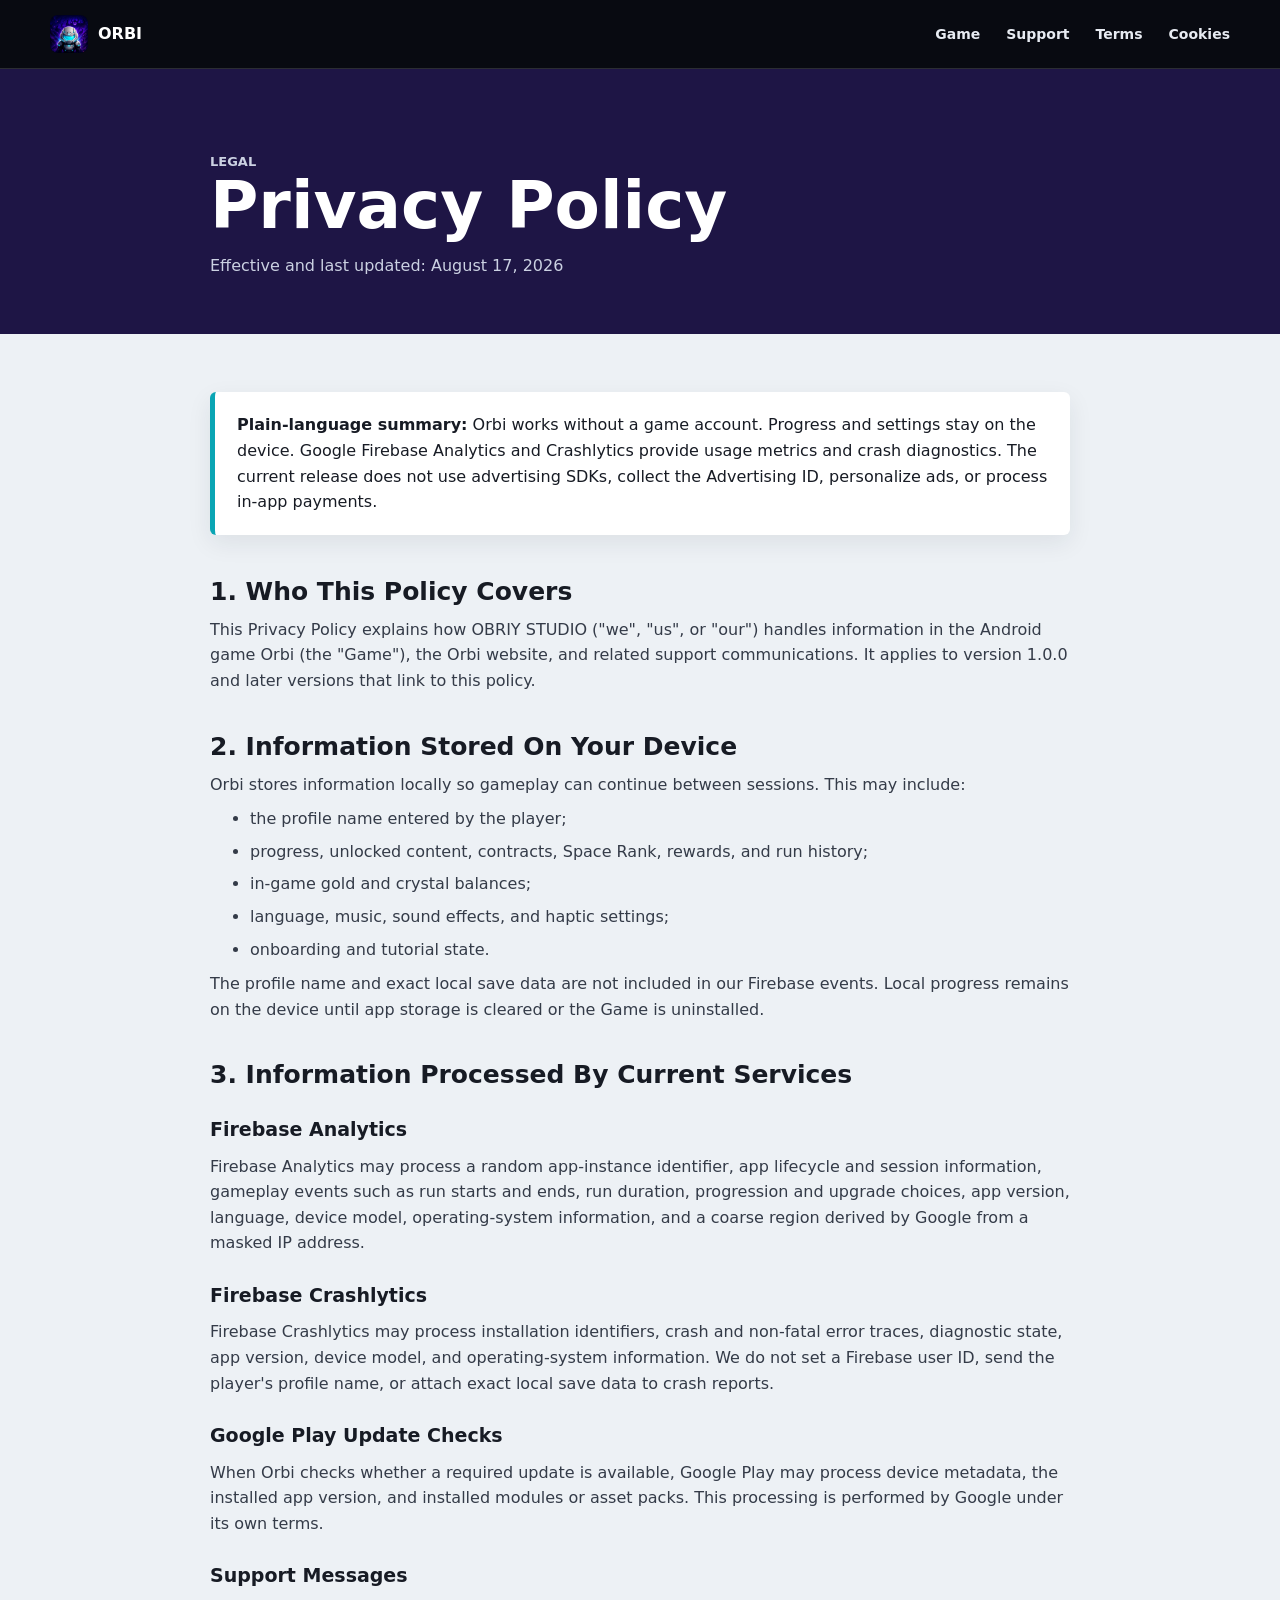
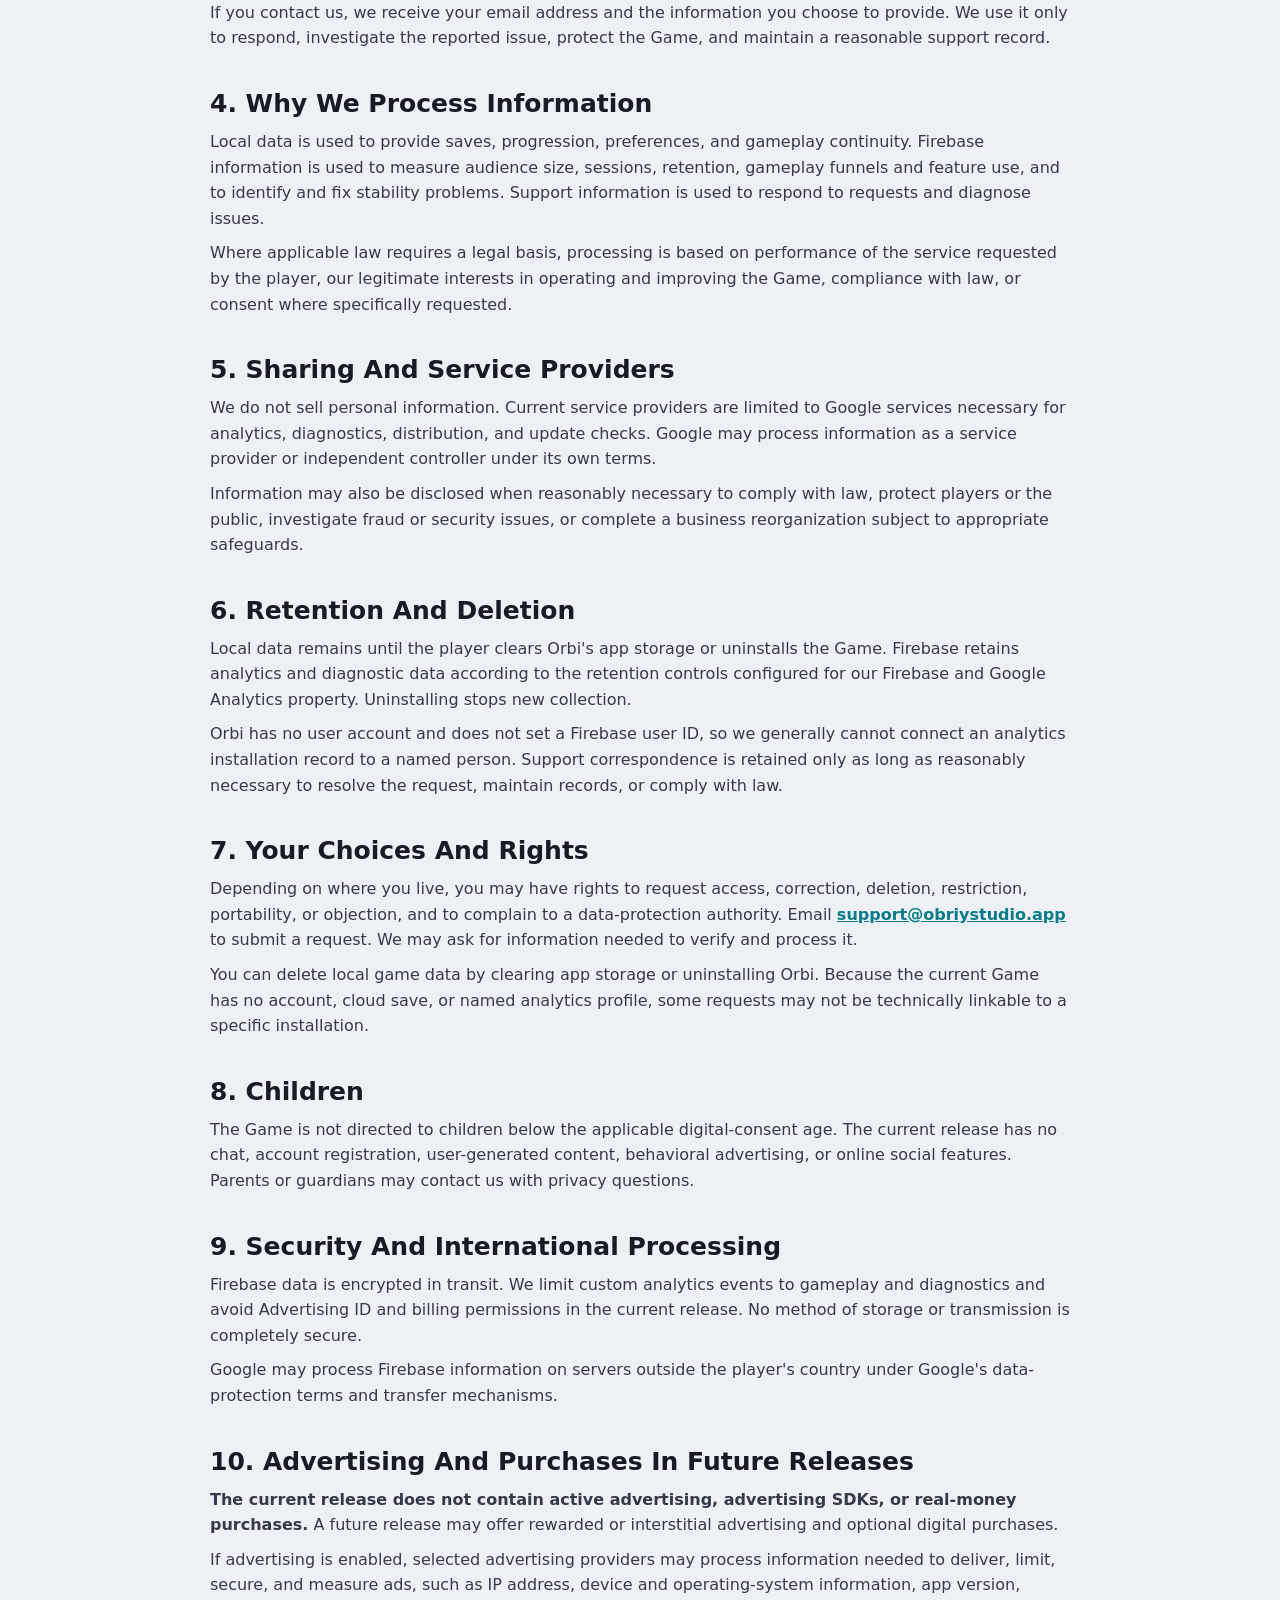
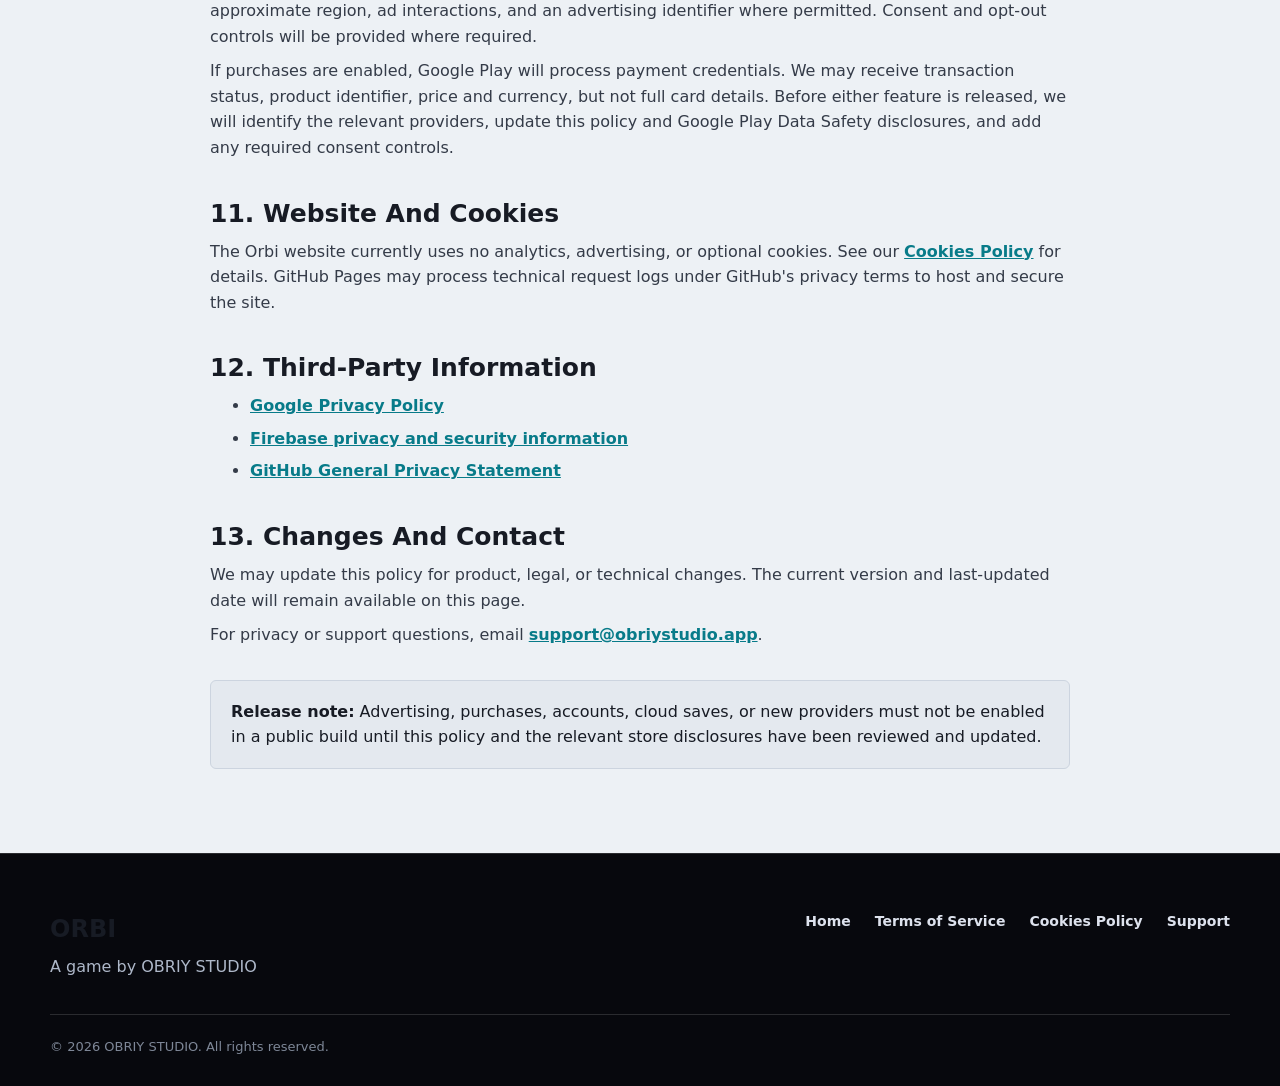
==== privacy-policy/index.html @ 76fa55b2 "Build Orbi game website and legal pages" ====
<!doctype html>
<html lang="en">
<head>
  <meta charset="utf-8">
  <meta name="viewport" content="width=device-width, initial-scale=1">
  <meta name="theme-color" content="#1e1545">
  <meta name="description" content="Privacy Policy for the Orbi mobile game.">
  <title>Privacy Policy - Orbi</title>
  <base href="/">
  <link rel="canonical" href="https://orbi.obriystudio.app/privacy-policy/">
  <link rel="icon" href="assets/orbi-icon.png">
  <link rel="stylesheet" href="styles.css">
  <script src="script.js" defer></script>
</head>
<body class="legal-page">
  <a class="skip-link" href="#main">Skip to content</a>
  <header class="site-header">
    <div class="site-header__inner">
      <a class="brand" href="index.html" aria-label="Orbi home"><img src="assets/orbi-icon.png" alt="" width="38" height="38"><span>ORBI</span></a>
      <button class="menu-button" type="button" data-menu-button aria-expanded="false" aria-controls="site-navigation">Menu</button>
      <nav class="site-nav" id="site-navigation" data-navigation aria-label="Main navigation">
        <a href="index.html">Game</a><a href="support.html">Support</a><a href="terms-of-service.html">Terms</a><a href="cookies-policy.html">Cookies</a>
      </nav>
    </div>
  </header>

  <main id="main">
    <header class="legal-hero">
      <div class="legal-hero__inner"><p class="eyebrow">Legal</p><h1>Privacy Policy</h1><p>Effective and last updated: August 17, 2026</p></div>
    </header>
    <article class="legal-content">
      <div class="legal-summary"><strong>Plain-language summary:</strong> Orbi works without a game account. Progress and settings stay on the device. Google Firebase Analytics and Crashlytics provide usage metrics and crash diagnostics. The current release does not use advertising SDKs, collect the Advertising ID, personalize ads, or process in-app payments.</div>

      <h2>1. Who This Policy Covers</h2>
      <p>This Privacy Policy explains how OBRIY STUDIO ("we", "us", or "our") handles information in the Android game Orbi (the "Game"), the Orbi website, and related support communications. It applies to version 1.0.0 and later versions that link to this policy.</p>

      <h2>2. Information Stored On Your Device</h2>
      <p>Orbi stores information locally so gameplay can continue between sessions. This may include:</p>
      <ul>
        <li>the profile name entered by the player;</li>
        <li>progress, unlocked content, contracts, Space Rank, rewards, and run history;</li>
        <li>in-game gold and crystal balances;</li>
        <li>language, music, sound effects, and haptic settings;</li>
        <li>onboarding and tutorial state.</li>
      </ul>
      <p>The profile name and exact local save data are not included in our Firebase events. Local progress remains on the device until app storage is cleared or the Game is uninstalled.</p>

      <h2>3. Information Processed By Current Services</h2>
      <h3>Firebase Analytics</h3>
      <p>Firebase Analytics may process a random app-instance identifier, app lifecycle and session information, gameplay events such as run starts and ends, run duration, progression and upgrade choices, app version, language, device model, operating-system information, and a coarse region derived by Google from a masked IP address.</p>
      <h3>Firebase Crashlytics</h3>
      <p>Firebase Crashlytics may process installation identifiers, crash and non-fatal error traces, diagnostic state, app version, device model, and operating-system information. We do not set a Firebase user ID, send the player's profile name, or attach exact local save data to crash reports.</p>
      <h3>Google Play Update Checks</h3>
      <p>When Orbi checks whether a required update is available, Google Play may process device metadata, the installed app version, and installed modules or asset packs. This processing is performed by Google under its own terms.</p>
      <h3>Support Messages</h3>
      <p>If you contact us, we receive your email address and the information you choose to provide. We use it only to respond, investigate the reported issue, protect the Game, and maintain a reasonable support record.</p>

      <h2>4. Why We Process Information</h2>
      <p>Local data is used to provide saves, progression, preferences, and gameplay continuity. Firebase information is used to measure audience size, sessions, retention, gameplay funnels and feature use, and to identify and fix stability problems. Support information is used to respond to requests and diagnose issues.</p>
      <p>Where applicable law requires a legal basis, processing is based on performance of the service requested by the player, our legitimate interests in operating and improving the Game, compliance with law, or consent where specifically requested.</p>

      <h2>5. Sharing And Service Providers</h2>
      <p>We do not sell personal information. Current service providers are limited to Google services necessary for analytics, diagnostics, distribution, and update checks. Google may process information as a service provider or independent controller under its own terms.</p>
      <p>Information may also be disclosed when reasonably necessary to comply with law, protect players or the public, investigate fraud or security issues, or complete a business reorganization subject to appropriate safeguards.</p>

      <h2>6. Retention And Deletion</h2>
      <p>Local data remains until the player clears Orbi's app storage or uninstalls the Game. Firebase retains analytics and diagnostic data according to the retention controls configured for our Firebase and Google Analytics property. Uninstalling stops new collection.</p>
      <p>Orbi has no user account and does not set a Firebase user ID, so we generally cannot connect an analytics installation record to a named person. Support correspondence is retained only as long as reasonably necessary to resolve the request, maintain records, or comply with law.</p>

      <h2>7. Your Choices And Rights</h2>
      <p>Depending on where you live, you may have rights to request access, correction, deletion, restriction, portability, or objection, and to complain to a data-protection authority. Email <a href="mailto:support@obriystudio.app">support@obriystudio.app</a> to submit a request. We may ask for information needed to verify and process it.</p>
      <p>You can delete local game data by clearing app storage or uninstalling Orbi. Because the current Game has no account, cloud save, or named analytics profile, some requests may not be technically linkable to a specific installation.</p>

      <h2>8. Children</h2>
      <p>The Game is not directed to children below the applicable digital-consent age. The current release has no chat, account registration, user-generated content, behavioral advertising, or online social features. Parents or guardians may contact us with privacy questions.</p>

      <h2>9. Security And International Processing</h2>
      <p>Firebase data is encrypted in transit. We limit custom analytics events to gameplay and diagnostics and avoid Advertising ID and billing permissions in the current release. No method of storage or transmission is completely secure.</p>
      <p>Google may process Firebase information on servers outside the player's country under Google's data-protection terms and transfer mechanisms.</p>

      <h2>10. Advertising And Purchases In Future Releases</h2>
      <p><strong>The current release does not contain active advertising, advertising SDKs, or real-money purchases.</strong> A future release may offer rewarded or interstitial advertising and optional digital purchases.</p>
      <p>If advertising is enabled, selected advertising providers may process information needed to deliver, limit, secure, and measure ads, such as IP address, device and operating-system information, app version, approximate region, ad interactions, and an advertising identifier where permitted. Consent and opt-out controls will be provided where required.</p>
      <p>If purchases are enabled, Google Play will process payment credentials. We may receive transaction status, product identifier, price and currency, but not full card details. Before either feature is released, we will identify the relevant providers, update this policy and Google Play Data Safety disclosures, and add any required consent controls.</p>

      <h2>11. Website And Cookies</h2>
      <p>The Orbi website currently uses no analytics, advertising, or optional cookies. See our <a href="cookies-policy.html">Cookies Policy</a> for details. GitHub Pages may process technical request logs under GitHub's privacy terms to host and secure the site.</p>

      <h2>12. Third-Party Information</h2>
      <ul>
        <li><a href="https://policies.google.com/privacy">Google Privacy Policy</a></li>
        <li><a href="https://firebase.google.com/support/privacy">Firebase privacy and security information</a></li>
        <li><a href="https://docs.github.com/en/site-policy/privacy-policies/github-general-privacy-statement">GitHub General Privacy Statement</a></li>
      </ul>

      <h2>13. Changes And Contact</h2>
      <p>We may update this policy for product, legal, or technical changes. The current version and last-updated date will remain available on this page.</p>
      <p>For privacy or support questions, email <a href="mailto:support@obriystudio.app">support@obriystudio.app</a>.</p>
      <div class="legal-note"><strong>Release note:</strong> Advertising, purchases, accounts, cloud saves, or new providers must not be enabled in a public build until this policy and the relevant store disclosures have been reviewed and updated.</div>
    </article>
  </main>

  <footer class="site-footer"><div class="site-footer__inner"><div class="site-footer__top"><div><p class="site-footer__title">ORBI</p><p class="site-footer__contact">A game by OBRIY STUDIO</p></div><nav class="footer-links" aria-label="Legal navigation"><a href="index.html">Home</a><a href="terms-of-service.html">Terms of Service</a><a href="cookies-policy.html">Cookies Policy</a><a href="support.html">Support</a></nav></div><div class="site-footer__bottom">© 2026 OBRIY STUDIO. All rights reserved.</div></div></footer>
</body>
</html>
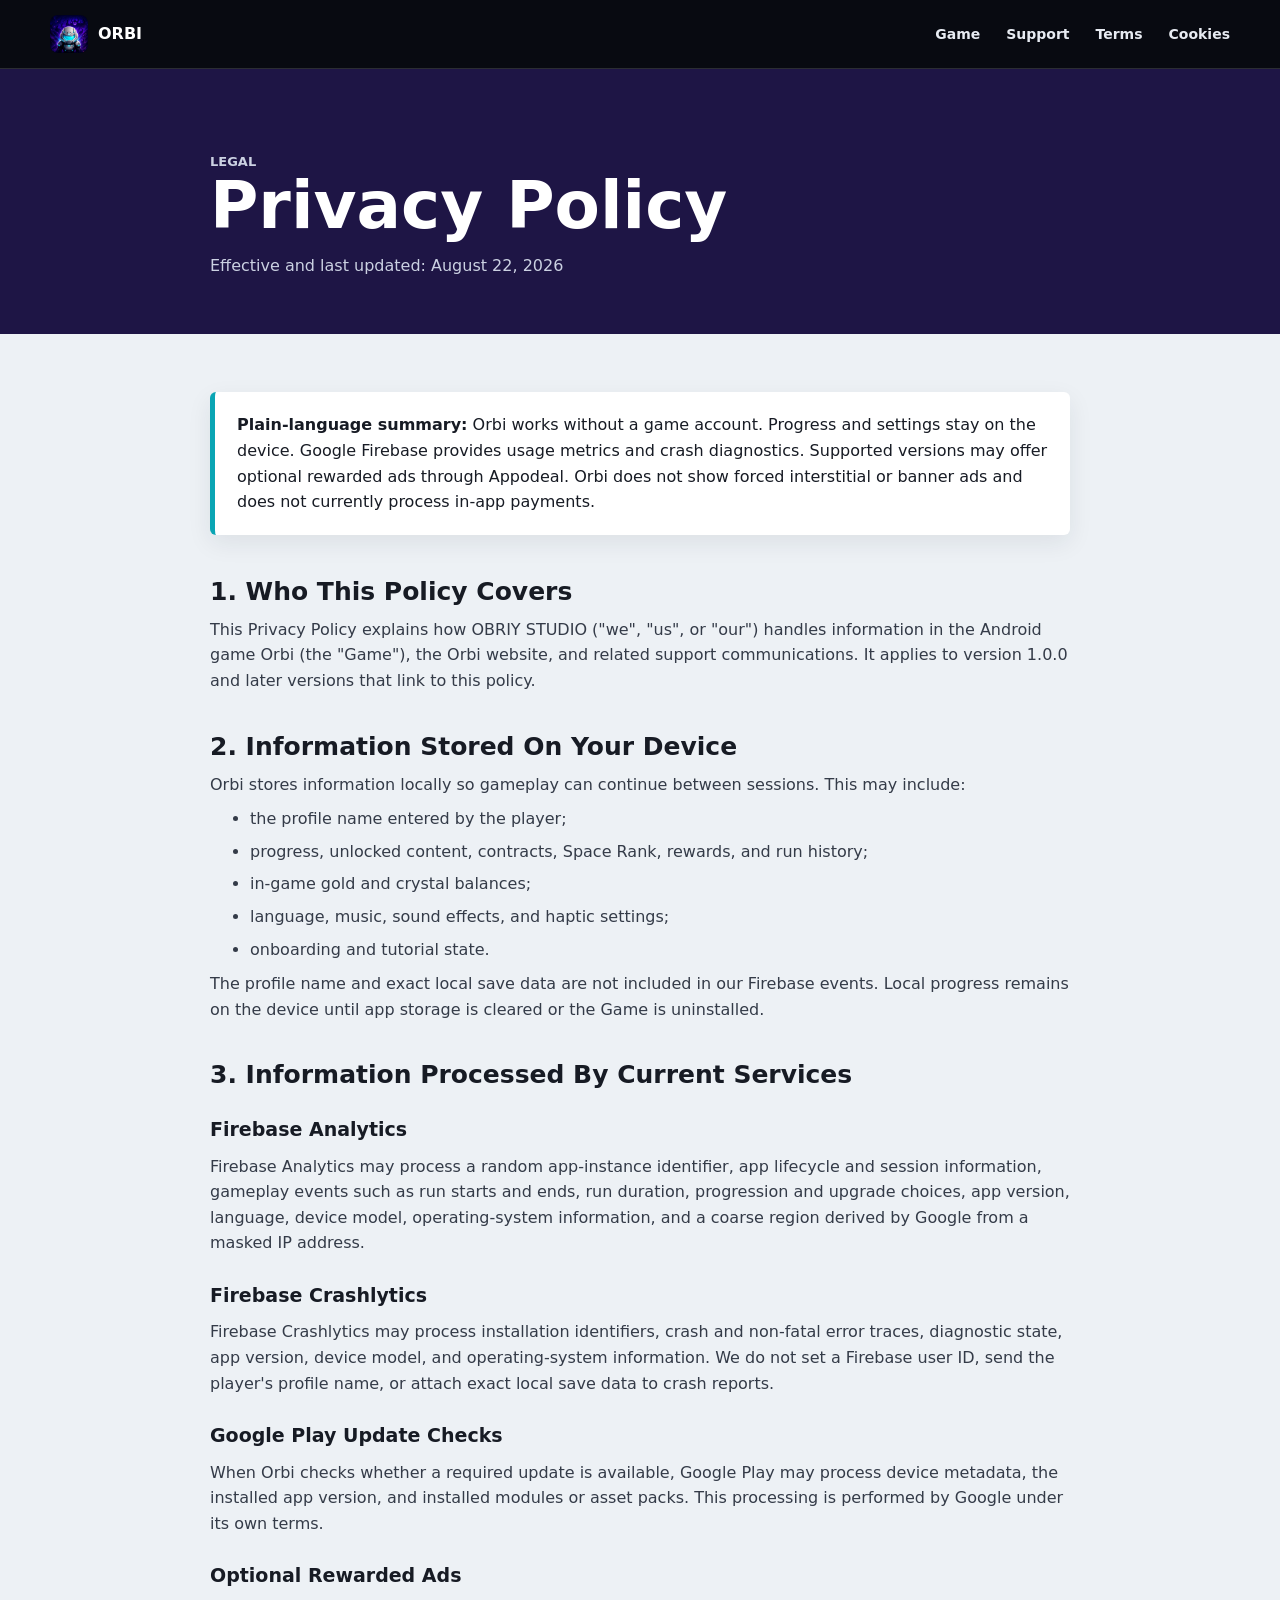
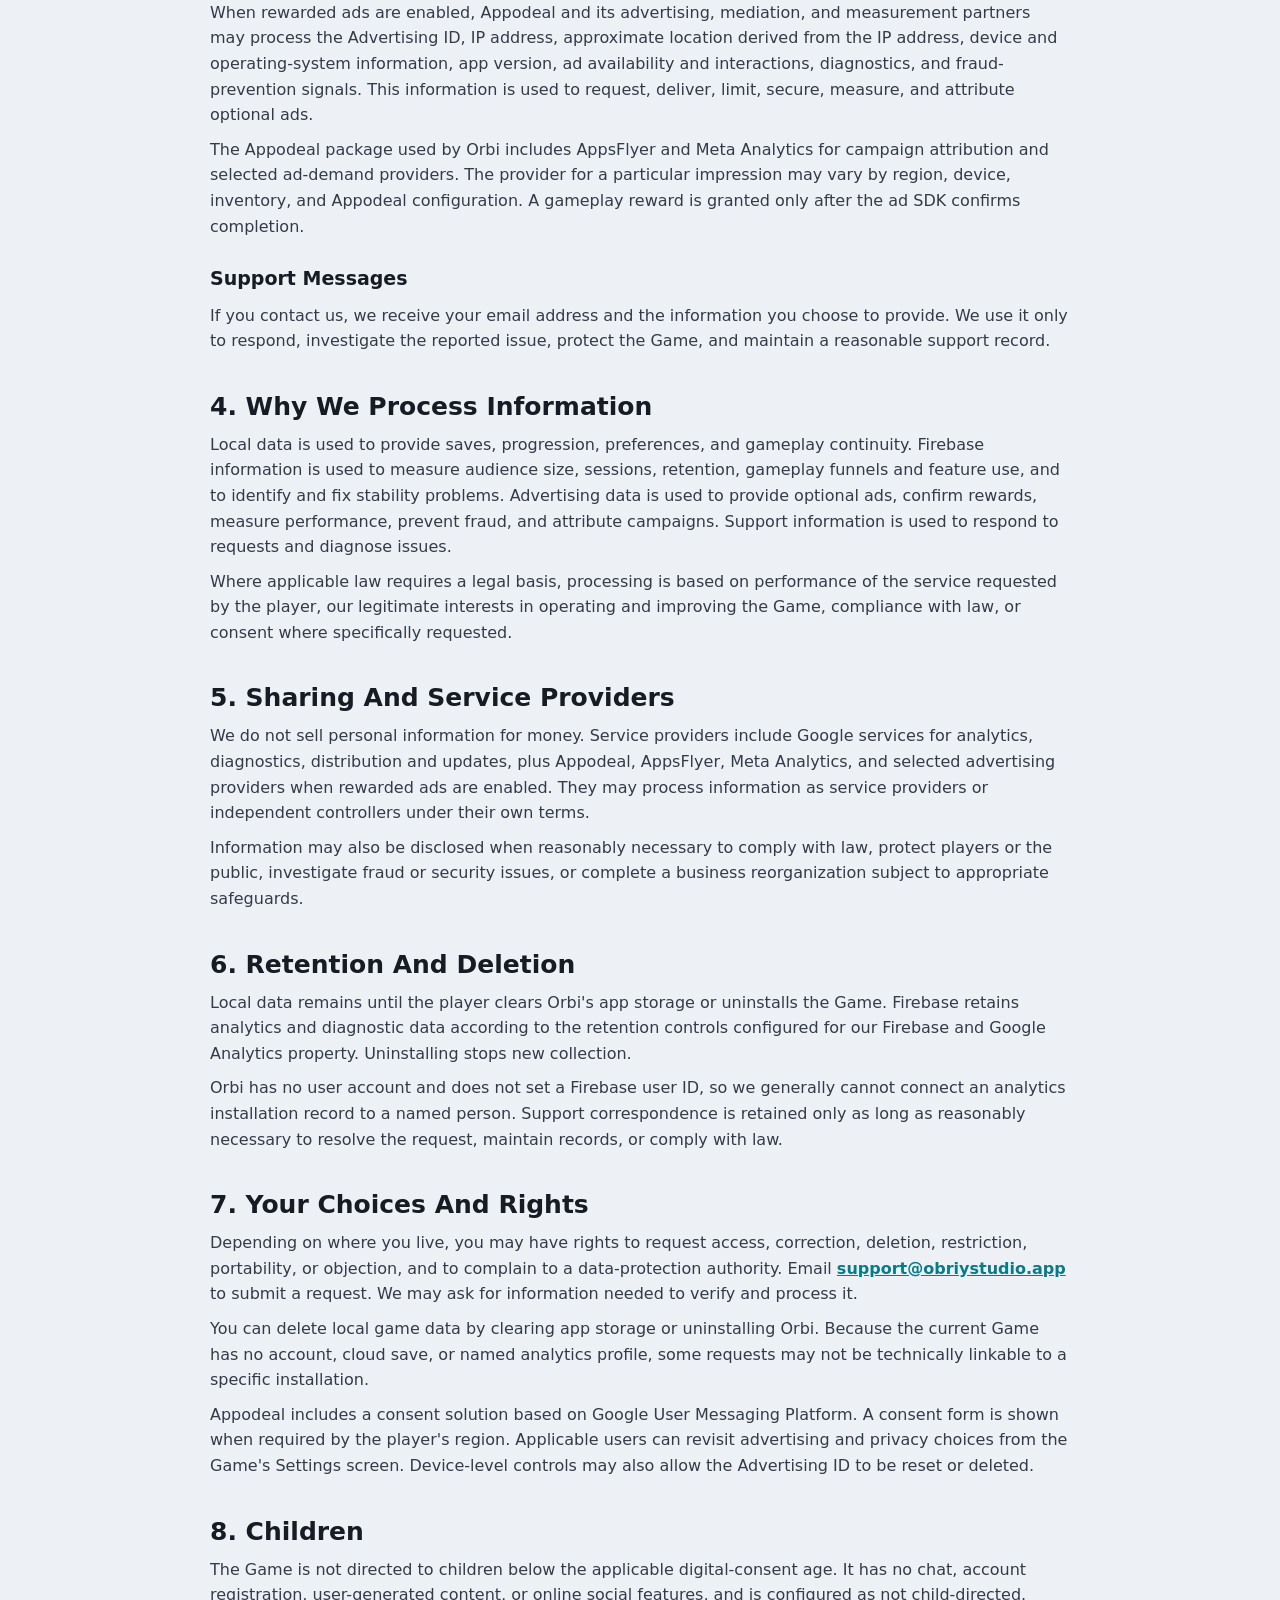
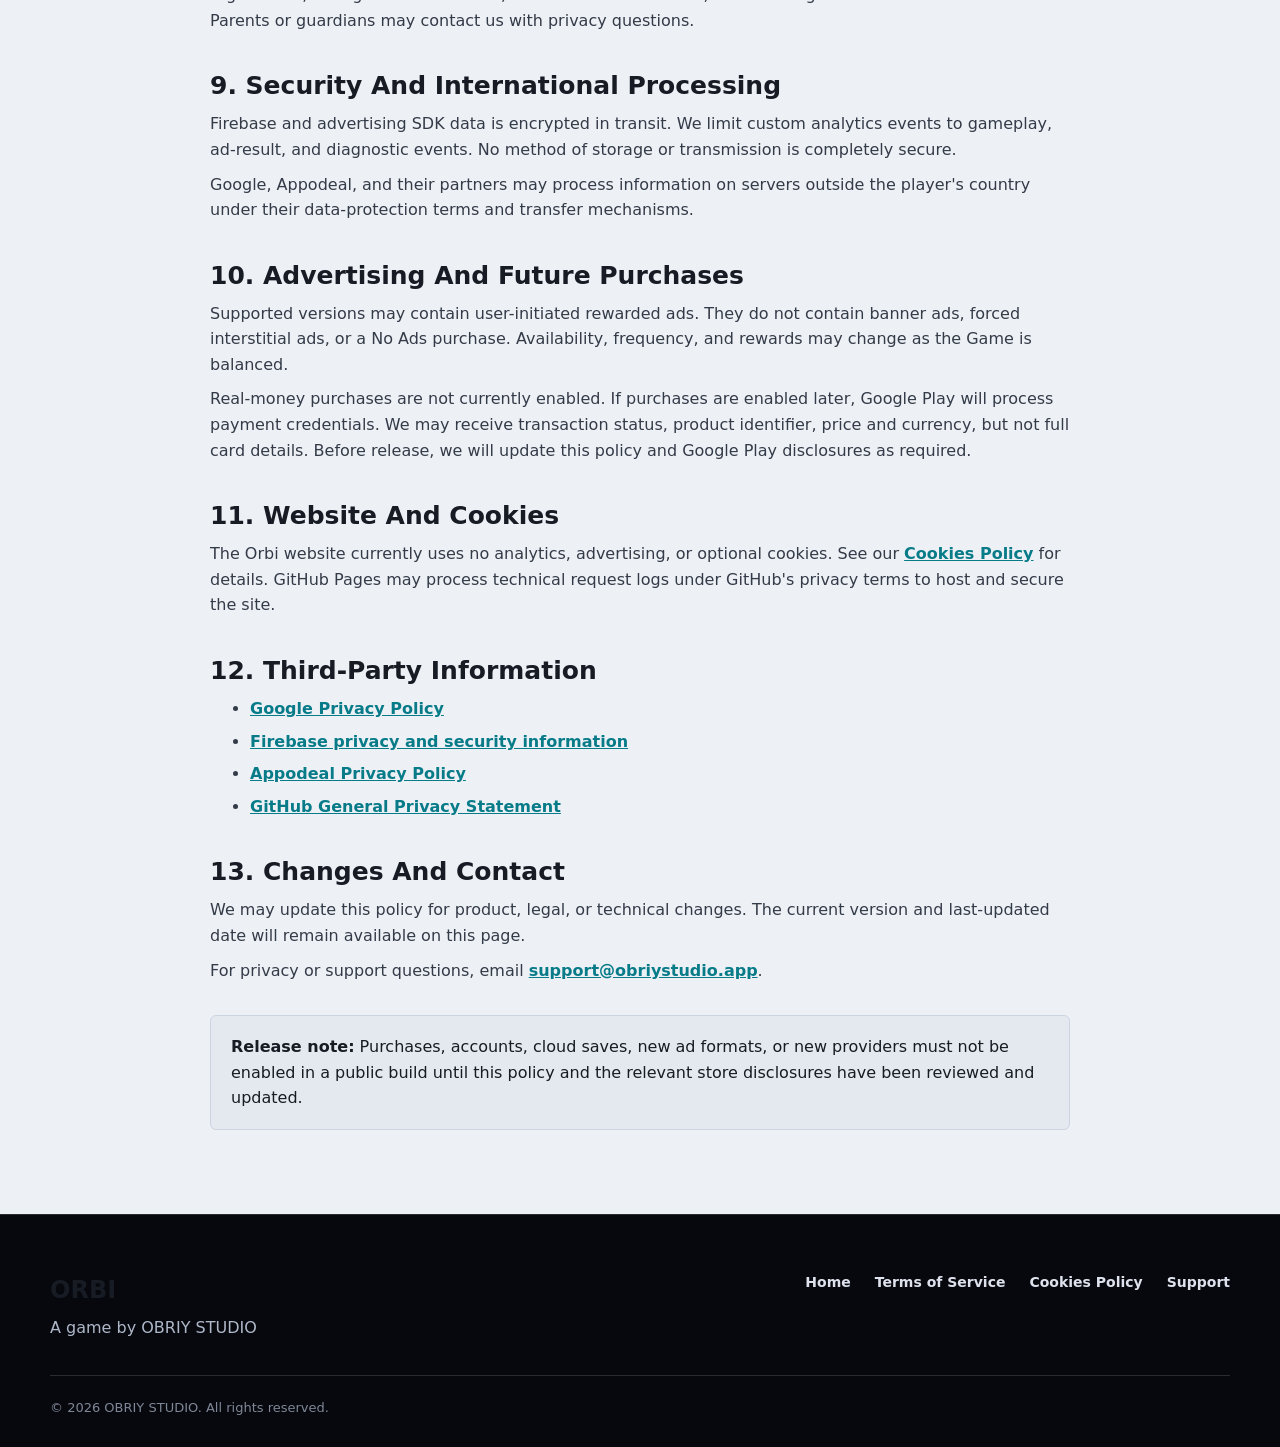
==== commit 4757f576: "Complete rewarded ads compliance setup" ====
--- a/privacy-policy/index.html
+++ b/privacy-policy/index.html
@@ -26,10 +26,10 @@
 
   <main id="main">
     <header class="legal-hero">
-      <div class="legal-hero__inner"><p class="eyebrow">Legal</p><h1>Privacy Policy</h1><p>Effective and last updated: August 17, 2026</p></div>
+      <div class="legal-hero__inner"><p class="eyebrow">Legal</p><h1>Privacy Policy</h1><p>Effective and last updated: August 22, 2026</p></div>
     </header>
     <article class="legal-content">
-      <div class="legal-summary"><strong>Plain-language summary:</strong> Orbi works without a game account. Progress and settings stay on the device. Google Firebase Analytics and Crashlytics provide usage metrics and crash diagnostics. The current release does not use advertising SDKs, collect the Advertising ID, personalize ads, or process in-app payments.</div>
+      <div class="legal-summary"><strong>Plain-language summary:</strong> Orbi works without a game account. Progress and settings stay on the device. Google Firebase provides usage metrics and crash diagnostics. Supported versions may offer optional rewarded ads through Appodeal. Orbi does not show forced interstitial or banner ads and does not currently process in-app payments.</div>
 
       <h2>1. Who This Policy Covers</h2>
       <p>This Privacy Policy explains how OBRIY STUDIO ("we", "us", or "our") handles information in the Android game Orbi (the "Game"), the Orbi website, and related support communications. It applies to version 1.0.0 and later versions that link to this policy.</p>
@@ -52,15 +52,18 @@
       <p>Firebase Crashlytics may process installation identifiers, crash and non-fatal error traces, diagnostic state, app version, device model, and operating-system information. We do not set a Firebase user ID, send the player's profile name, or attach exact local save data to crash reports.</p>
       <h3>Google Play Update Checks</h3>
       <p>When Orbi checks whether a required update is available, Google Play may process device metadata, the installed app version, and installed modules or asset packs. This processing is performed by Google under its own terms.</p>
+      <h3>Optional Rewarded Ads</h3>
+      <p>When rewarded ads are enabled, Appodeal and its advertising, mediation, and measurement partners may process the Advertising ID, IP address, approximate location derived from the IP address, device and operating-system information, app version, ad availability and interactions, diagnostics, and fraud-prevention signals. This information is used to request, deliver, limit, secure, measure, and attribute optional ads.</p>
+      <p>The Appodeal package used by Orbi includes AppsFlyer and Meta Analytics for campaign attribution and selected ad-demand providers. The provider for a particular impression may vary by region, device, inventory, and Appodeal configuration. A gameplay reward is granted only after the ad SDK confirms completion.</p>
       <h3>Support Messages</h3>
       <p>If you contact us, we receive your email address and the information you choose to provide. We use it only to respond, investigate the reported issue, protect the Game, and maintain a reasonable support record.</p>
 
       <h2>4. Why We Process Information</h2>
-      <p>Local data is used to provide saves, progression, preferences, and gameplay continuity. Firebase information is used to measure audience size, sessions, retention, gameplay funnels and feature use, and to identify and fix stability problems. Support information is used to respond to requests and diagnose issues.</p>
+      <p>Local data is used to provide saves, progression, preferences, and gameplay continuity. Firebase information is used to measure audience size, sessions, retention, gameplay funnels and feature use, and to identify and fix stability problems. Advertising data is used to provide optional ads, confirm rewards, measure performance, prevent fraud, and attribute campaigns. Support information is used to respond to requests and diagnose issues.</p>
       <p>Where applicable law requires a legal basis, processing is based on performance of the service requested by the player, our legitimate interests in operating and improving the Game, compliance with law, or consent where specifically requested.</p>
 
       <h2>5. Sharing And Service Providers</h2>
-      <p>We do not sell personal information. Current service providers are limited to Google services necessary for analytics, diagnostics, distribution, and update checks. Google may process information as a service provider or independent controller under its own terms.</p>
+      <p>We do not sell personal information for money. Service providers include Google services for analytics, diagnostics, distribution and updates, plus Appodeal, AppsFlyer, Meta Analytics, and selected advertising providers when rewarded ads are enabled. They may process information as service providers or independent controllers under their own terms.</p>
       <p>Information may also be disclosed when reasonably necessary to comply with law, protect players or the public, investigate fraud or security issues, or complete a business reorganization subject to appropriate safeguards.</p>
 
       <h2>6. Retention And Deletion</h2>
@@ -70,18 +73,18 @@
       <h2>7. Your Choices And Rights</h2>
       <p>Depending on where you live, you may have rights to request access, correction, deletion, restriction, portability, or objection, and to complain to a data-protection authority. Email <a href="mailto:support@obriystudio.app">support@obriystudio.app</a> to submit a request. We may ask for information needed to verify and process it.</p>
       <p>You can delete local game data by clearing app storage or uninstalling Orbi. Because the current Game has no account, cloud save, or named analytics profile, some requests may not be technically linkable to a specific installation.</p>
+      <p>Appodeal includes a consent solution based on Google User Messaging Platform. A consent form is shown when required by the player's region. Applicable users can revisit advertising and privacy choices from the Game's Settings screen. Device-level controls may also allow the Advertising ID to be reset or deleted.</p>
 
       <h2>8. Children</h2>
-      <p>The Game is not directed to children below the applicable digital-consent age. The current release has no chat, account registration, user-generated content, behavioral advertising, or online social features. Parents or guardians may contact us with privacy questions.</p>
+      <p>The Game is not directed to children below the applicable digital-consent age. It has no chat, account registration, user-generated content, or online social features, and is configured as not child-directed. Parents or guardians may contact us with privacy questions.</p>
 
       <h2>9. Security And International Processing</h2>
-      <p>Firebase data is encrypted in transit. We limit custom analytics events to gameplay and diagnostics and avoid Advertising ID and billing permissions in the current release. No method of storage or transmission is completely secure.</p>
-      <p>Google may process Firebase information on servers outside the player's country under Google's data-protection terms and transfer mechanisms.</p>
+      <p>Firebase and advertising SDK data is encrypted in transit. We limit custom analytics events to gameplay, ad-result, and diagnostic events. No method of storage or transmission is completely secure.</p>
+      <p>Google, Appodeal, and their partners may process information on servers outside the player's country under their data-protection terms and transfer mechanisms.</p>
 
-      <h2>10. Advertising And Purchases In Future Releases</h2>
-      <p><strong>The current release does not contain active advertising, advertising SDKs, or real-money purchases.</strong> A future release may offer rewarded or interstitial advertising and optional digital purchases.</p>
-      <p>If advertising is enabled, selected advertising providers may process information needed to deliver, limit, secure, and measure ads, such as IP address, device and operating-system information, app version, approximate region, ad interactions, and an advertising identifier where permitted. Consent and opt-out controls will be provided where required.</p>
-      <p>If purchases are enabled, Google Play will process payment credentials. We may receive transaction status, product identifier, price and currency, but not full card details. Before either feature is released, we will identify the relevant providers, update this policy and Google Play Data Safety disclosures, and add any required consent controls.</p>
+      <h2>10. Advertising And Future Purchases</h2>
+      <p>Supported versions may contain user-initiated rewarded ads. They do not contain banner ads, forced interstitial ads, or a No Ads purchase. Availability, frequency, and rewards may change as the Game is balanced.</p>
+      <p>Real-money purchases are not currently enabled. If purchases are enabled later, Google Play will process payment credentials. We may receive transaction status, product identifier, price and currency, but not full card details. Before release, we will update this policy and Google Play disclosures as required.</p>
 
       <h2>11. Website And Cookies</h2>
       <p>The Orbi website currently uses no analytics, advertising, or optional cookies. See our <a href="cookies-policy.html">Cookies Policy</a> for details. GitHub Pages may process technical request logs under GitHub's privacy terms to host and secure the site.</p>
@@ -90,13 +93,14 @@
       <ul>
         <li><a href="https://policies.google.com/privacy">Google Privacy Policy</a></li>
         <li><a href="https://firebase.google.com/support/privacy">Firebase privacy and security information</a></li>
+        <li><a href="https://appodeal.com/privacy-policy/">Appodeal Privacy Policy</a></li>
         <li><a href="https://docs.github.com/en/site-policy/privacy-policies/github-general-privacy-statement">GitHub General Privacy Statement</a></li>
       </ul>
 
       <h2>13. Changes And Contact</h2>
       <p>We may update this policy for product, legal, or technical changes. The current version and last-updated date will remain available on this page.</p>
       <p>For privacy or support questions, email <a href="mailto:support@obriystudio.app">support@obriystudio.app</a>.</p>
-      <div class="legal-note"><strong>Release note:</strong> Advertising, purchases, accounts, cloud saves, or new providers must not be enabled in a public build until this policy and the relevant store disclosures have been reviewed and updated.</div>
+      <div class="legal-note"><strong>Release note:</strong> Purchases, accounts, cloud saves, new ad formats, or new providers must not be enabled in a public build until this policy and the relevant store disclosures have been reviewed and updated.</div>
     </article>
   </main>
 
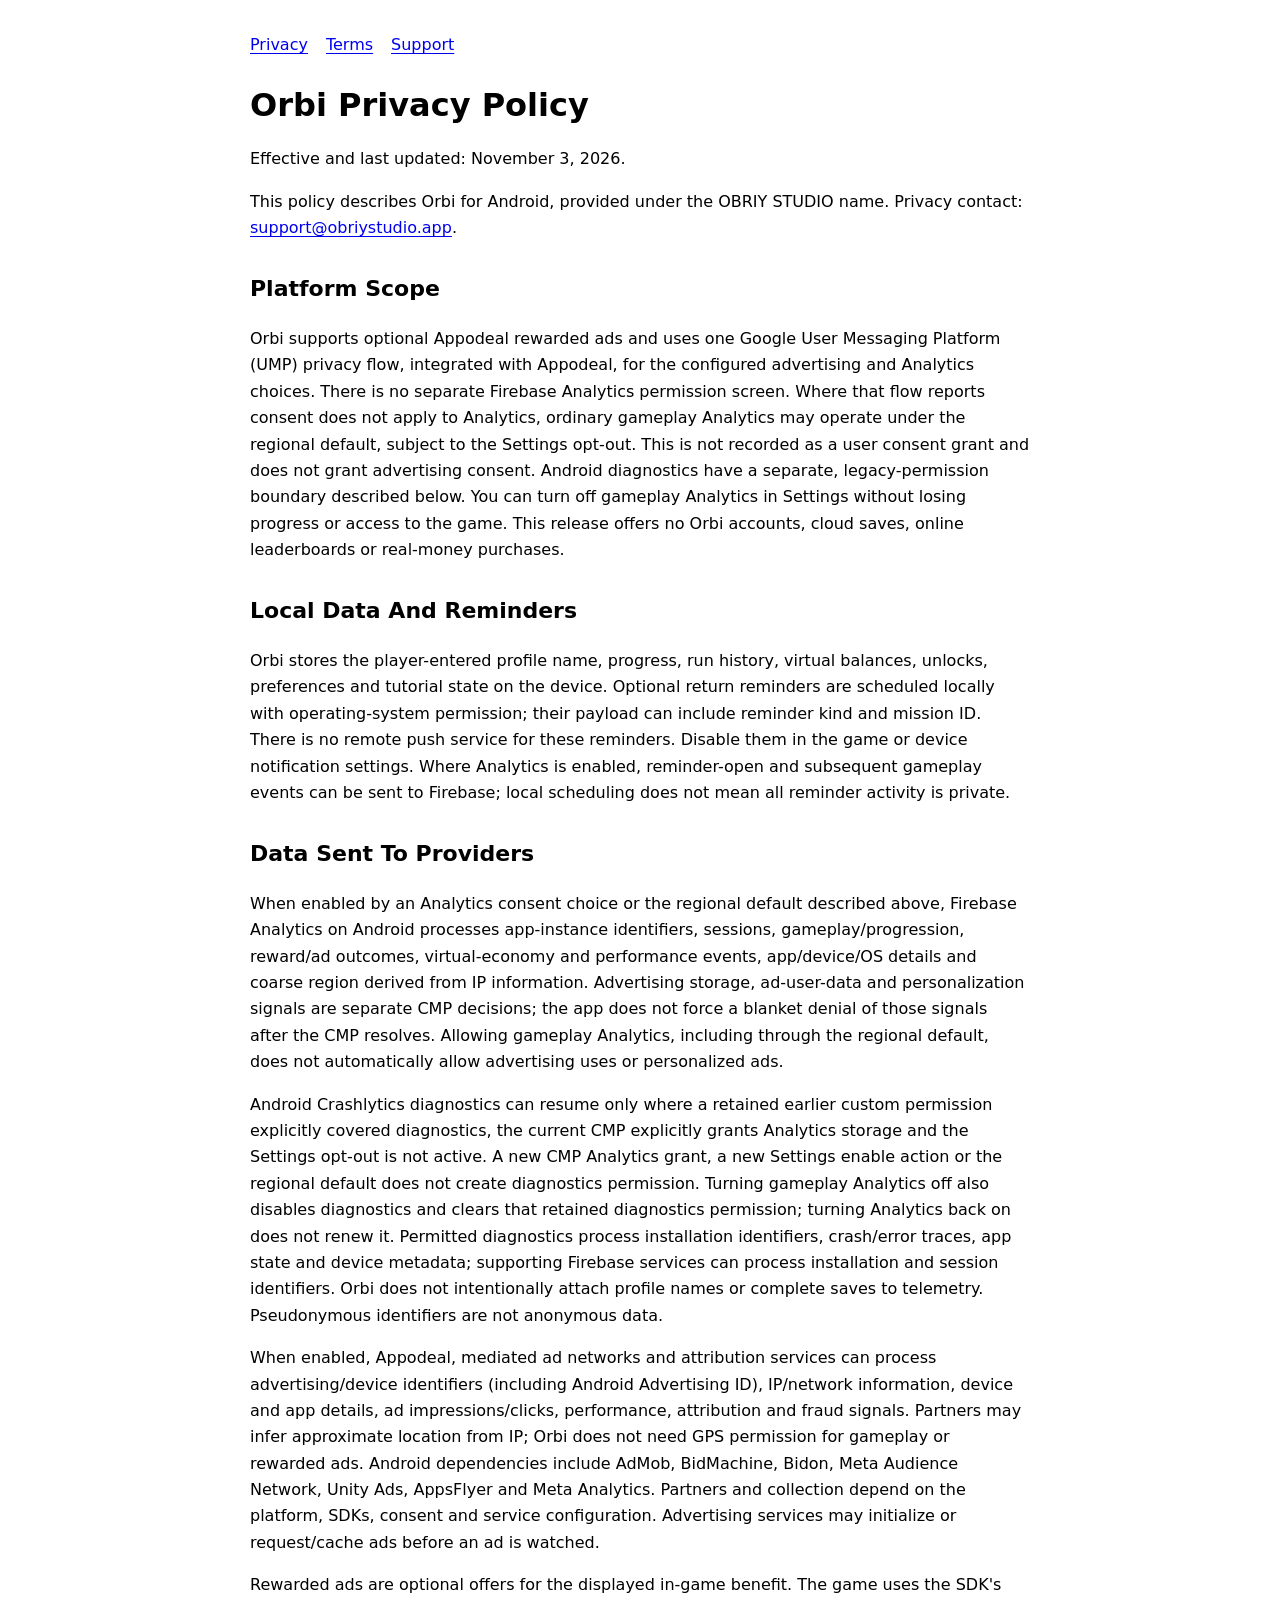
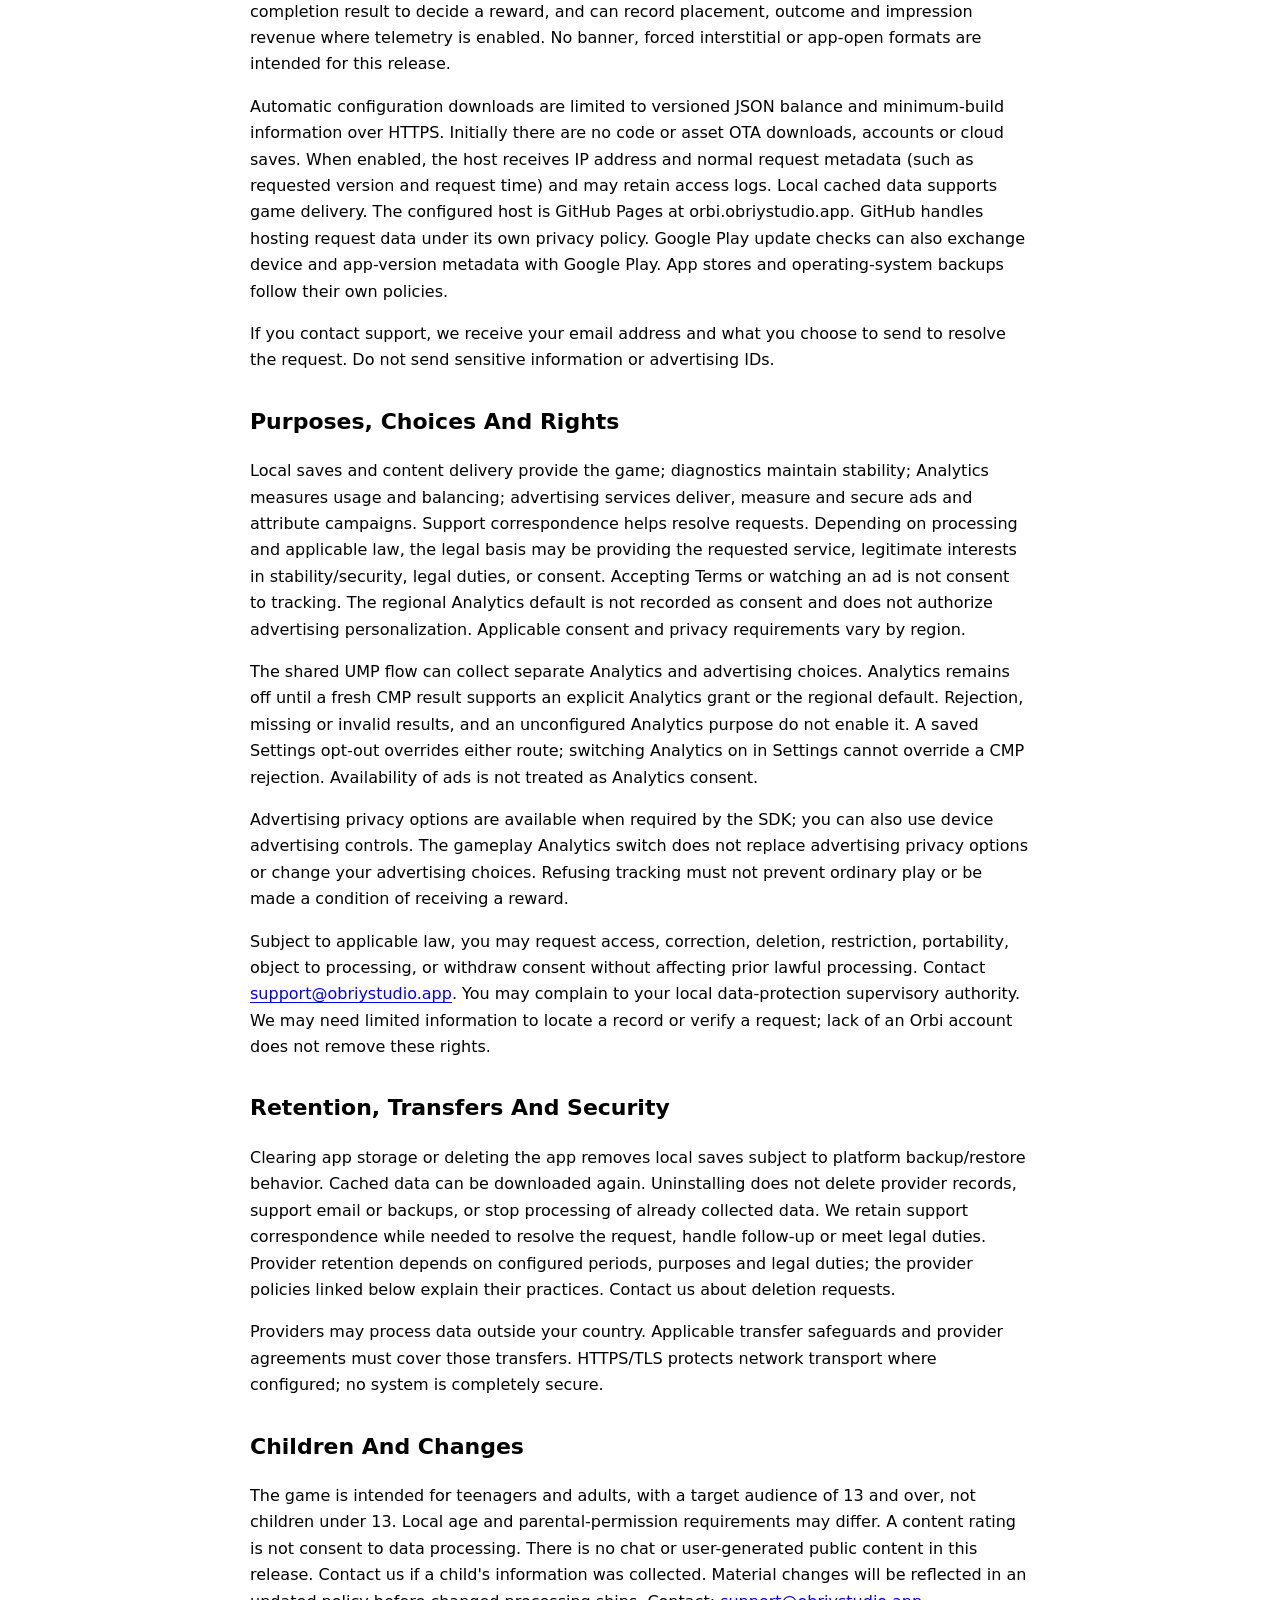
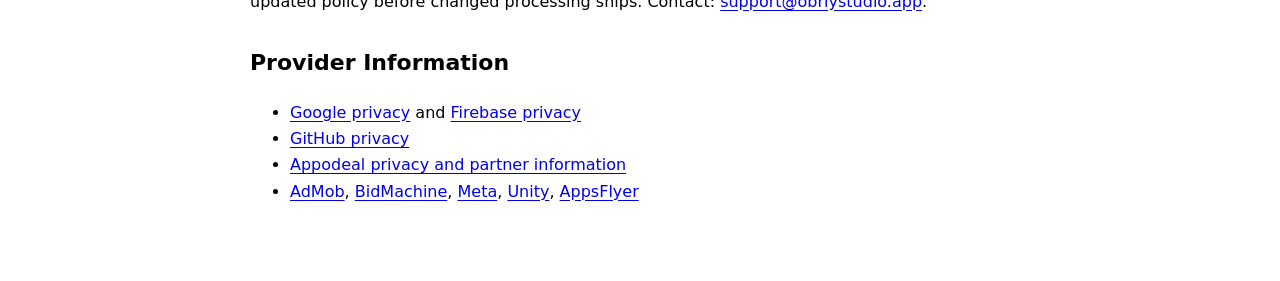
==== commit 3a705c55: "Update Android privacy, terms and support for rewarded ads" ====
--- a/privacy-policy/index.html
+++ b/privacy-policy/index.html
@@ -1,109 +1,52 @@
 <!doctype html>
 <html lang="en">
 <head>
-  <meta charset="utf-8">
-  <meta name="viewport" content="width=device-width, initial-scale=1">
-  <meta name="theme-color" content="#1e1545">
-  <meta name="description" content="Privacy Policy for the Orbi mobile game.">
-  <title>Privacy Policy - Orbi</title>
-  <base href="/">
-  <link rel="canonical" href="https://orbi.obriystudio.app/privacy-policy/">
-  <link rel="icon" href="assets/orbi-icon.png">
-  <link rel="stylesheet" href="styles.css">
-  <script src="script.js" defer></script>
+<meta charset="utf-8">
+<meta name="viewport" content="width=device-width, initial-scale=1">
+<title>Orbi Privacy Policy</title>
+<link rel="canonical" href="https://orbi.obriystudio.app/privacy-policy/">
+<style>
+:root { color-scheme: light dark; }
+body { margin: 0; font: 16px/1.65 system-ui, sans-serif; }
+main { max-width: 780px; margin: auto; padding: 32px 20px 60px; overflow-wrap: anywhere; }
+nav { display: flex; flex-wrap: wrap; gap: 18px; margin-bottom: 28px; }
+h1 { font-size: 32px; line-height: 1.2; }
+h2 { font-size: 22px; margin-top: 30px; }
+a { text-underline-offset: 3px; }
+</style>
 </head>
-<body class="legal-page">
-  <a class="skip-link" href="#main">Skip to content</a>
-  <header class="site-header">
-    <div class="site-header__inner">
-      <a class="brand" href="index.html" aria-label="Orbi home"><img src="assets/orbi-icon.png" alt="" width="38" height="38"><span>ORBI</span></a>
-      <button class="menu-button" type="button" data-menu-button aria-expanded="false" aria-controls="site-navigation">Menu</button>
-      <nav class="site-nav" id="site-navigation" data-navigation aria-label="Main navigation">
-        <a href="index.html">Game</a><a href="support.html">Support</a><a href="terms-of-service.html">Terms</a><a href="cookies-policy.html">Cookies</a>
-      </nav>
-    </div>
-  </header>
-
-  <main id="main">
-    <header class="legal-hero">
-      <div class="legal-hero__inner"><p class="eyebrow">Legal</p><h1>Privacy Policy</h1><p>Effective and last updated: August 22, 2026</p></div>
-    </header>
-    <article class="legal-content">
-      <div class="legal-summary"><strong>Plain-language summary:</strong> Orbi works without a game account. Progress and settings stay on the device. Google Firebase provides usage metrics and crash diagnostics. Supported versions may offer optional rewarded ads through Appodeal. Orbi does not show forced interstitial or banner ads and does not currently process in-app payments.</div>
-
-      <h2>1. Who This Policy Covers</h2>
-      <p>This Privacy Policy explains how OBRIY STUDIO ("we", "us", or "our") handles information in the Android game Orbi (the "Game"), the Orbi website, and related support communications. It applies to version 1.0.0 and later versions that link to this policy.</p>
-
-      <h2>2. Information Stored On Your Device</h2>
-      <p>Orbi stores information locally so gameplay can continue between sessions. This may include:</p>
-      <ul>
-        <li>the profile name entered by the player;</li>
-        <li>progress, unlocked content, contracts, Space Rank, rewards, and run history;</li>
-        <li>in-game gold and crystal balances;</li>
-        <li>language, music, sound effects, and haptic settings;</li>
-        <li>onboarding and tutorial state.</li>
-      </ul>
-      <p>The profile name and exact local save data are not included in our Firebase events. Local progress remains on the device until app storage is cleared or the Game is uninstalled.</p>
-
-      <h2>3. Information Processed By Current Services</h2>
-      <h3>Firebase Analytics</h3>
-      <p>Firebase Analytics may process a random app-instance identifier, app lifecycle and session information, gameplay events such as run starts and ends, run duration, progression and upgrade choices, app version, language, device model, operating-system information, and a coarse region derived by Google from a masked IP address.</p>
-      <h3>Firebase Crashlytics</h3>
-      <p>Firebase Crashlytics may process installation identifiers, crash and non-fatal error traces, diagnostic state, app version, device model, and operating-system information. We do not set a Firebase user ID, send the player's profile name, or attach exact local save data to crash reports.</p>
-      <h3>Google Play Update Checks</h3>
-      <p>When Orbi checks whether a required update is available, Google Play may process device metadata, the installed app version, and installed modules or asset packs. This processing is performed by Google under its own terms.</p>
-      <h3>Optional Rewarded Ads</h3>
-      <p>When rewarded ads are enabled, Appodeal and its advertising, mediation, and measurement partners may process the Advertising ID, IP address, approximate location derived from the IP address, device and operating-system information, app version, ad availability and interactions, diagnostics, and fraud-prevention signals. This information is used to request, deliver, limit, secure, measure, and attribute optional ads.</p>
-      <p>The Appodeal package used by Orbi includes AppsFlyer and Meta Analytics for campaign attribution and selected ad-demand providers. The provider for a particular impression may vary by region, device, inventory, and Appodeal configuration. A gameplay reward is granted only after the ad SDK confirms completion.</p>
-      <h3>Support Messages</h3>
-      <p>If you contact us, we receive your email address and the information you choose to provide. We use it only to respond, investigate the reported issue, protect the Game, and maintain a reasonable support record.</p>
-
-      <h2>4. Why We Process Information</h2>
-      <p>Local data is used to provide saves, progression, preferences, and gameplay continuity. Firebase information is used to measure audience size, sessions, retention, gameplay funnels and feature use, and to identify and fix stability problems. Advertising data is used to provide optional ads, confirm rewards, measure performance, prevent fraud, and attribute campaigns. Support information is used to respond to requests and diagnose issues.</p>
-      <p>Where applicable law requires a legal basis, processing is based on performance of the service requested by the player, our legitimate interests in operating and improving the Game, compliance with law, or consent where specifically requested.</p>
-
-      <h2>5. Sharing And Service Providers</h2>
-      <p>We do not sell personal information for money. Service providers include Google services for analytics, diagnostics, distribution and updates, plus Appodeal, AppsFlyer, Meta Analytics, and selected advertising providers when rewarded ads are enabled. They may process information as service providers or independent controllers under their own terms.</p>
-      <p>Information may also be disclosed when reasonably necessary to comply with law, protect players or the public, investigate fraud or security issues, or complete a business reorganization subject to appropriate safeguards.</p>
-
-      <h2>6. Retention And Deletion</h2>
-      <p>Local data remains until the player clears Orbi's app storage or uninstalls the Game. Firebase retains analytics and diagnostic data according to the retention controls configured for our Firebase and Google Analytics property. Uninstalling stops new collection.</p>
-      <p>Orbi has no user account and does not set a Firebase user ID, so we generally cannot connect an analytics installation record to a named person. Support correspondence is retained only as long as reasonably necessary to resolve the request, maintain records, or comply with law.</p>
-
-      <h2>7. Your Choices And Rights</h2>
-      <p>Depending on where you live, you may have rights to request access, correction, deletion, restriction, portability, or objection, and to complain to a data-protection authority. Email <a href="mailto:support@obriystudio.app">support@obriystudio.app</a> to submit a request. We may ask for information needed to verify and process it.</p>
-      <p>You can delete local game data by clearing app storage or uninstalling Orbi. Because the current Game has no account, cloud save, or named analytics profile, some requests may not be technically linkable to a specific installation.</p>
-      <p>Appodeal includes a consent solution based on Google User Messaging Platform. A consent form is shown when required by the player's region. Applicable users can revisit advertising and privacy choices from the Game's Settings screen. Device-level controls may also allow the Advertising ID to be reset or deleted.</p>
-
-      <h2>8. Children</h2>
-      <p>The Game is not directed to children below the applicable digital-consent age. It has no chat, account registration, user-generated content, or online social features, and is configured as not child-directed. Parents or guardians may contact us with privacy questions.</p>
-
-      <h2>9. Security And International Processing</h2>
-      <p>Firebase and advertising SDK data is encrypted in transit. We limit custom analytics events to gameplay, ad-result, and diagnostic events. No method of storage or transmission is completely secure.</p>
-      <p>Google, Appodeal, and their partners may process information on servers outside the player's country under their data-protection terms and transfer mechanisms.</p>
-
-      <h2>10. Advertising And Future Purchases</h2>
-      <p>Supported versions may contain user-initiated rewarded ads. They do not contain banner ads, forced interstitial ads, or a No Ads purchase. Availability, frequency, and rewards may change as the Game is balanced.</p>
-      <p>Real-money purchases are not currently enabled. If purchases are enabled later, Google Play will process payment credentials. We may receive transaction status, product identifier, price and currency, but not full card details. Before release, we will update this policy and Google Play disclosures as required.</p>
-
-      <h2>11. Website And Cookies</h2>
-      <p>The Orbi website currently uses no analytics, advertising, or optional cookies. See our <a href="cookies-policy.html">Cookies Policy</a> for details. GitHub Pages may process technical request logs under GitHub's privacy terms to host and secure the site.</p>
-
-      <h2>12. Third-Party Information</h2>
-      <ul>
-        <li><a href="https://policies.google.com/privacy">Google Privacy Policy</a></li>
-        <li><a href="https://firebase.google.com/support/privacy">Firebase privacy and security information</a></li>
-        <li><a href="https://appodeal.com/privacy-policy/">Appodeal Privacy Policy</a></li>
-        <li><a href="https://docs.github.com/en/site-policy/privacy-policies/github-general-privacy-statement">GitHub General Privacy Statement</a></li>
-      </ul>
-
-      <h2>13. Changes And Contact</h2>
-      <p>We may update this policy for product, legal, or technical changes. The current version and last-updated date will remain available on this page.</p>
-      <p>For privacy or support questions, email <a href="mailto:support@obriystudio.app">support@obriystudio.app</a>.</p>
-      <div class="legal-note"><strong>Release note:</strong> Purchases, accounts, cloud saves, new ad formats, or new providers must not be enabled in a public build until this policy and the relevant store disclosures have been reviewed and updated.</div>
-    </article>
-  </main>
-
-  <footer class="site-footer"><div class="site-footer__inner"><div class="site-footer__top"><div><p class="site-footer__title">ORBI</p><p class="site-footer__contact">A game by OBRIY STUDIO</p></div><nav class="footer-links" aria-label="Legal navigation"><a href="index.html">Home</a><a href="terms-of-service.html">Terms of Service</a><a href="cookies-policy.html">Cookies Policy</a><a href="support.html">Support</a></nav></div><div class="site-footer__bottom">© 2026 OBRIY STUDIO. All rights reserved.</div></div></footer>
-</body>
+<body><main>
+<nav aria-label="Legal pages"><a href="/privacy-policy/">Privacy</a><a href="/terms-of-service/">Terms</a><a href="/support/">Support</a></nav>
+<h1>Orbi Privacy Policy</h1>
+<p>Effective and last updated: November 3, 2026.</p>
+<p>This policy describes Orbi for Android, provided under the OBRIY STUDIO name. Privacy contact: <a href="mailto:support@obriystudio.app">support@obriystudio.app</a>.</p>
+<h2>Platform Scope</h2>
+<p>Orbi supports optional Appodeal rewarded ads and uses one Google User Messaging Platform (UMP) privacy flow, integrated with Appodeal, for the configured advertising and Analytics choices. There is no separate Firebase Analytics permission screen. Where that flow reports consent does not apply to Analytics, ordinary gameplay Analytics may operate under the regional default, subject to the Settings opt-out. This is not recorded as a user consent grant and does not grant advertising consent. Android diagnostics have a separate, legacy-permission boundary described below. You can turn off gameplay Analytics in Settings without losing progress or access to the game. This release offers no Orbi accounts, cloud saves, online leaderboards or real-money purchases.</p>
+<h2>Local Data And Reminders</h2>
+<p>Orbi stores the player-entered profile name, progress, run history, virtual balances, unlocks, preferences and tutorial state on the device. Optional return reminders are scheduled locally with operating-system permission; their payload can include reminder kind and mission ID. There is no remote push service for these reminders. Disable them in the game or device notification settings. Where Analytics is enabled, reminder-open and subsequent gameplay events can be sent to Firebase; local scheduling does not mean all reminder activity is private.</p>
+<h2>Data Sent To Providers</h2>
+<p>When enabled by an Analytics consent choice or the regional default described above, Firebase Analytics on Android processes app-instance identifiers, sessions, gameplay/progression, reward/ad outcomes, virtual-economy and performance events, app/device/OS details and coarse region derived from IP information. Advertising storage, ad-user-data and personalization signals are separate CMP decisions; the app does not force a blanket denial of those signals after the CMP resolves. Allowing gameplay Analytics, including through the regional default, does not automatically allow advertising uses or personalized ads.</p>
+<p>Android Crashlytics diagnostics can resume only where a retained earlier custom permission explicitly covered diagnostics, the current CMP explicitly grants Analytics storage and the Settings opt-out is not active. A new CMP Analytics grant, a new Settings enable action or the regional default does not create diagnostics permission. Turning gameplay Analytics off also disables diagnostics and clears that retained diagnostics permission; turning Analytics back on does not renew it. Permitted diagnostics process installation identifiers, crash/error traces, app state and device metadata; supporting Firebase services can process installation and session identifiers. Orbi does not intentionally attach profile names or complete saves to telemetry. Pseudonymous identifiers are not anonymous data.</p>
+<p>When enabled, Appodeal, mediated ad networks and attribution services can process advertising/device identifiers (including Android Advertising ID), IP/network information, device and app details, ad impressions/clicks, performance, attribution and fraud signals. Partners may infer approximate location from IP; Orbi does not need GPS permission for gameplay or rewarded ads. Android dependencies include AdMob, BidMachine, Bidon, Meta Audience Network, Unity Ads, AppsFlyer and Meta Analytics. Partners and collection depend on the platform, SDKs, consent and service configuration. Advertising services may initialize or request/cache ads before an ad is watched.</p>
+<p>Rewarded ads are optional offers for the displayed in-game benefit. The game uses the SDK's completion result to decide a reward, and can record placement, outcome and impression revenue where telemetry is enabled. No banner, forced interstitial or app-open formats are intended for this release.</p>
+<p>Automatic configuration downloads are limited to versioned JSON balance and minimum-build information over HTTPS. Initially there are no code or asset OTA downloads, accounts or cloud saves. When enabled, the host receives IP address and normal request metadata (such as requested version and request time) and may retain access logs. Local cached data supports game delivery. The configured host is GitHub Pages at orbi.obriystudio.app. GitHub handles hosting request data under its own privacy policy. Google Play update checks can also exchange device and app-version metadata with Google Play. App stores and operating-system backups follow their own policies.</p>
+<p>If you contact support, we receive your email address and what you choose to send to resolve the request. Do not send sensitive information or advertising IDs.</p>
+<h2>Purposes, Choices And Rights</h2>
+<p>Local saves and content delivery provide the game; diagnostics maintain stability; Analytics measures usage and balancing; advertising services deliver, measure and secure ads and attribute campaigns. Support correspondence helps resolve requests. Depending on processing and applicable law, the legal basis may be providing the requested service, legitimate interests in stability/security, legal duties, or consent. Accepting Terms or watching an ad is not consent to tracking. The regional Analytics default is not recorded as consent and does not authorize advertising personalization. Applicable consent and privacy requirements vary by region.</p>
+<p>The shared UMP flow can collect separate Analytics and advertising choices. Analytics remains off until a fresh CMP result supports an explicit Analytics grant or the regional default. Rejection, missing or invalid results, and an unconfigured Analytics purpose do not enable it. A saved Settings opt-out overrides either route; switching Analytics on in Settings cannot override a CMP rejection. Availability of ads is not treated as Analytics consent.</p>
+<p>Advertising privacy options are available when required by the SDK; you can also use device advertising controls. The gameplay Analytics switch does not replace advertising privacy options or change your advertising choices. Refusing tracking must not prevent ordinary play or be made a condition of receiving a reward.</p>
+<p>Subject to applicable law, you may request access, correction, deletion, restriction, portability, object to processing, or withdraw consent without affecting prior lawful processing. Contact <a href="mailto:support@obriystudio.app">support@obriystudio.app</a>. You may complain to your local data-protection supervisory authority. We may need limited information to locate a record or verify a request; lack of an Orbi account does not remove these rights.</p>
+<h2>Retention, Transfers And Security</h2>
+<p>Clearing app storage or deleting the app removes local saves subject to platform backup/restore behavior. Cached data can be downloaded again. Uninstalling does not delete provider records, support email or backups, or stop processing of already collected data. We retain support correspondence while needed to resolve the request, handle follow-up or meet legal duties. Provider retention depends on configured periods, purposes and legal duties; the provider policies linked below explain their practices. Contact us about deletion requests.</p>
+<p>Providers may process data outside your country. Applicable transfer safeguards and provider agreements must cover those transfers. HTTPS/TLS protects network transport where configured; no system is completely secure.</p>
+<h2>Children And Changes</h2>
+<p>The game is intended for teenagers and adults, with a target audience of 13 and over, not children under 13. Local age and parental-permission requirements may differ. A content rating is not consent to data processing. There is no chat or user-generated public content in this release. Contact us if a child's information was collected. Material changes will be reflected in an updated policy before changed processing ships. Contact: <a href="mailto:support@obriystudio.app">support@obriystudio.app</a>.</p>
+<h2>Provider Information</h2>
+<ul>
+<li><a href="https://policies.google.com/privacy">Google privacy</a> and <a href="https://firebase.google.com/support/privacy">Firebase privacy</a></li>
+<li><a href="https://docs.github.com/en/site-policy/privacy-policies/github-general-privacy-statement">GitHub privacy</a></li>
+<li><a href="https://appodeal.com/privacy-policy/">Appodeal privacy and partner information</a></li>
+<li><a href="https://policies.google.com/technologies/ads">AdMob</a>, <a href="https://bidmachine.io/privacy-policy/">BidMachine</a>, <a href="https://www.facebook.com/privacy/policy/">Meta</a>, <a href="https://unity.com/legal/privacy-policy">Unity</a>, <a href="https://www.appsflyer.com/legal/privacy-policy/">AppsFlyer</a></li>
+</ul>
+</main></body>
 </html>
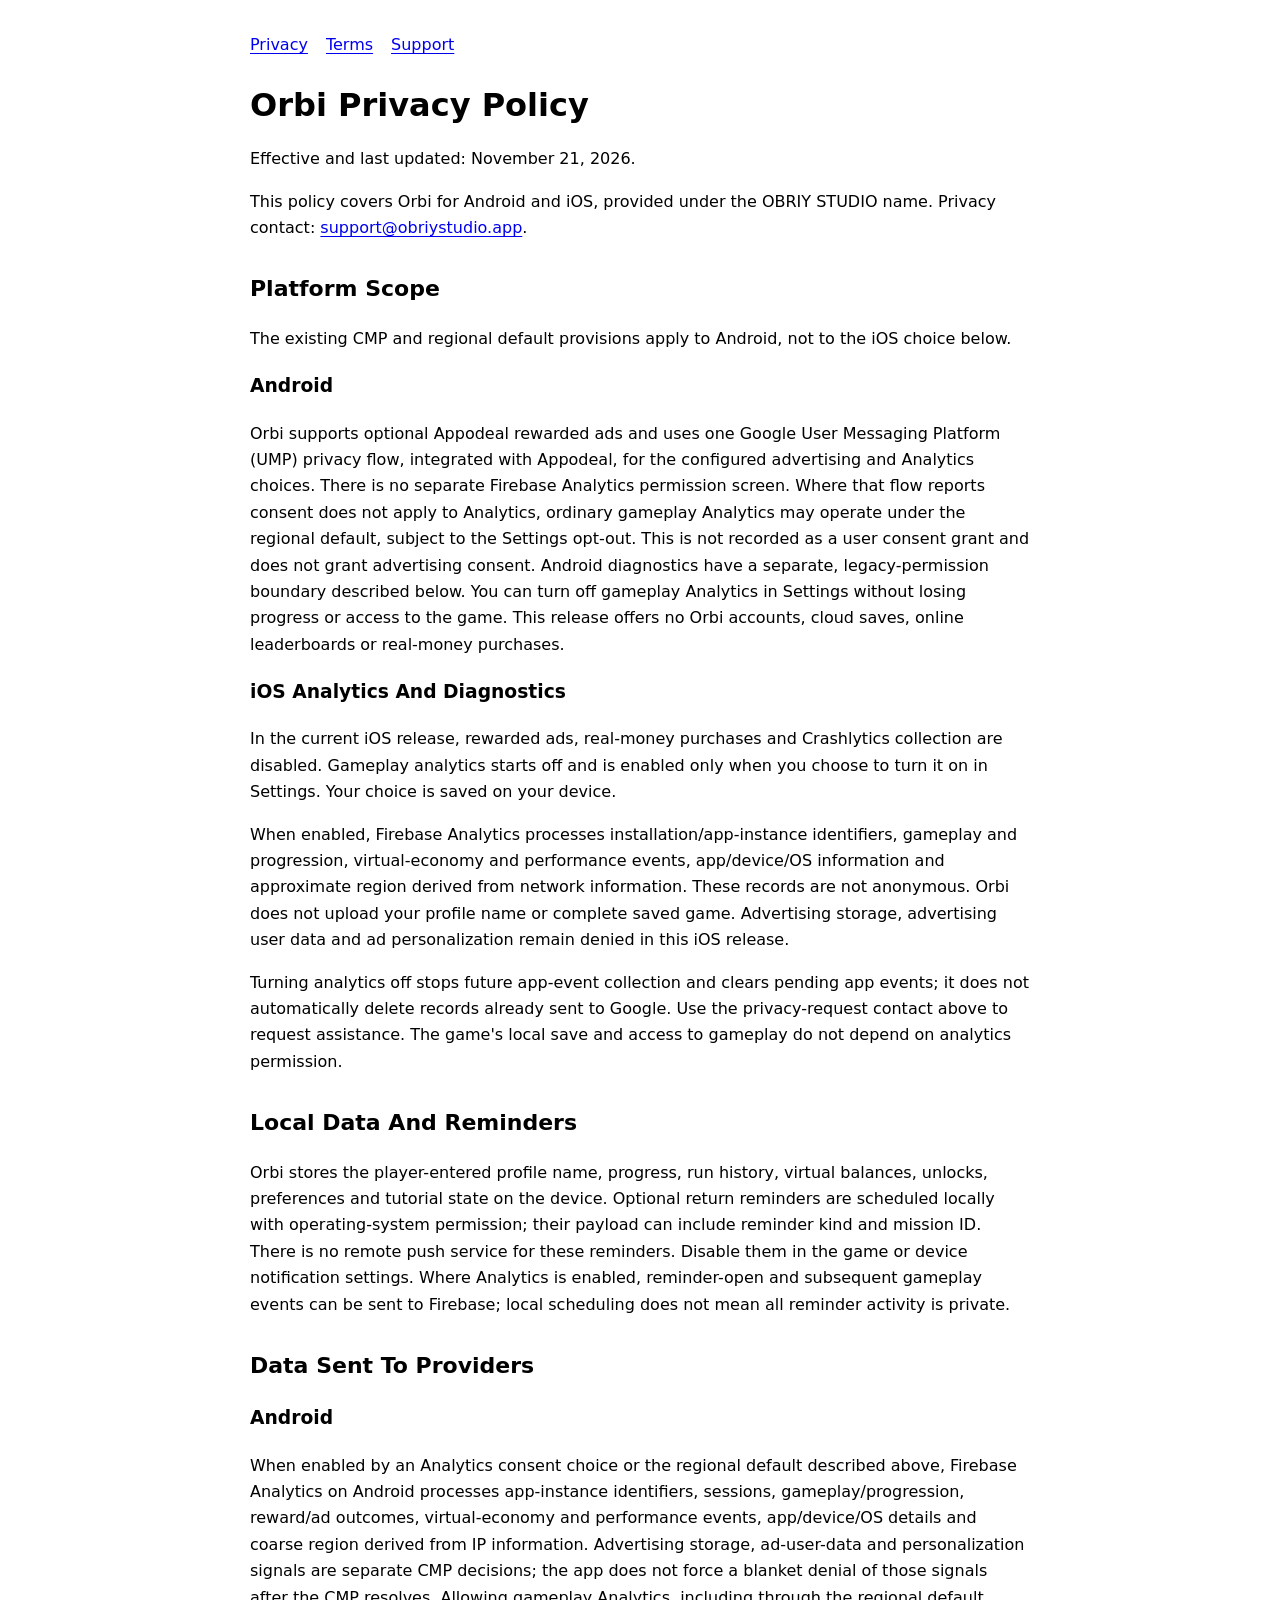
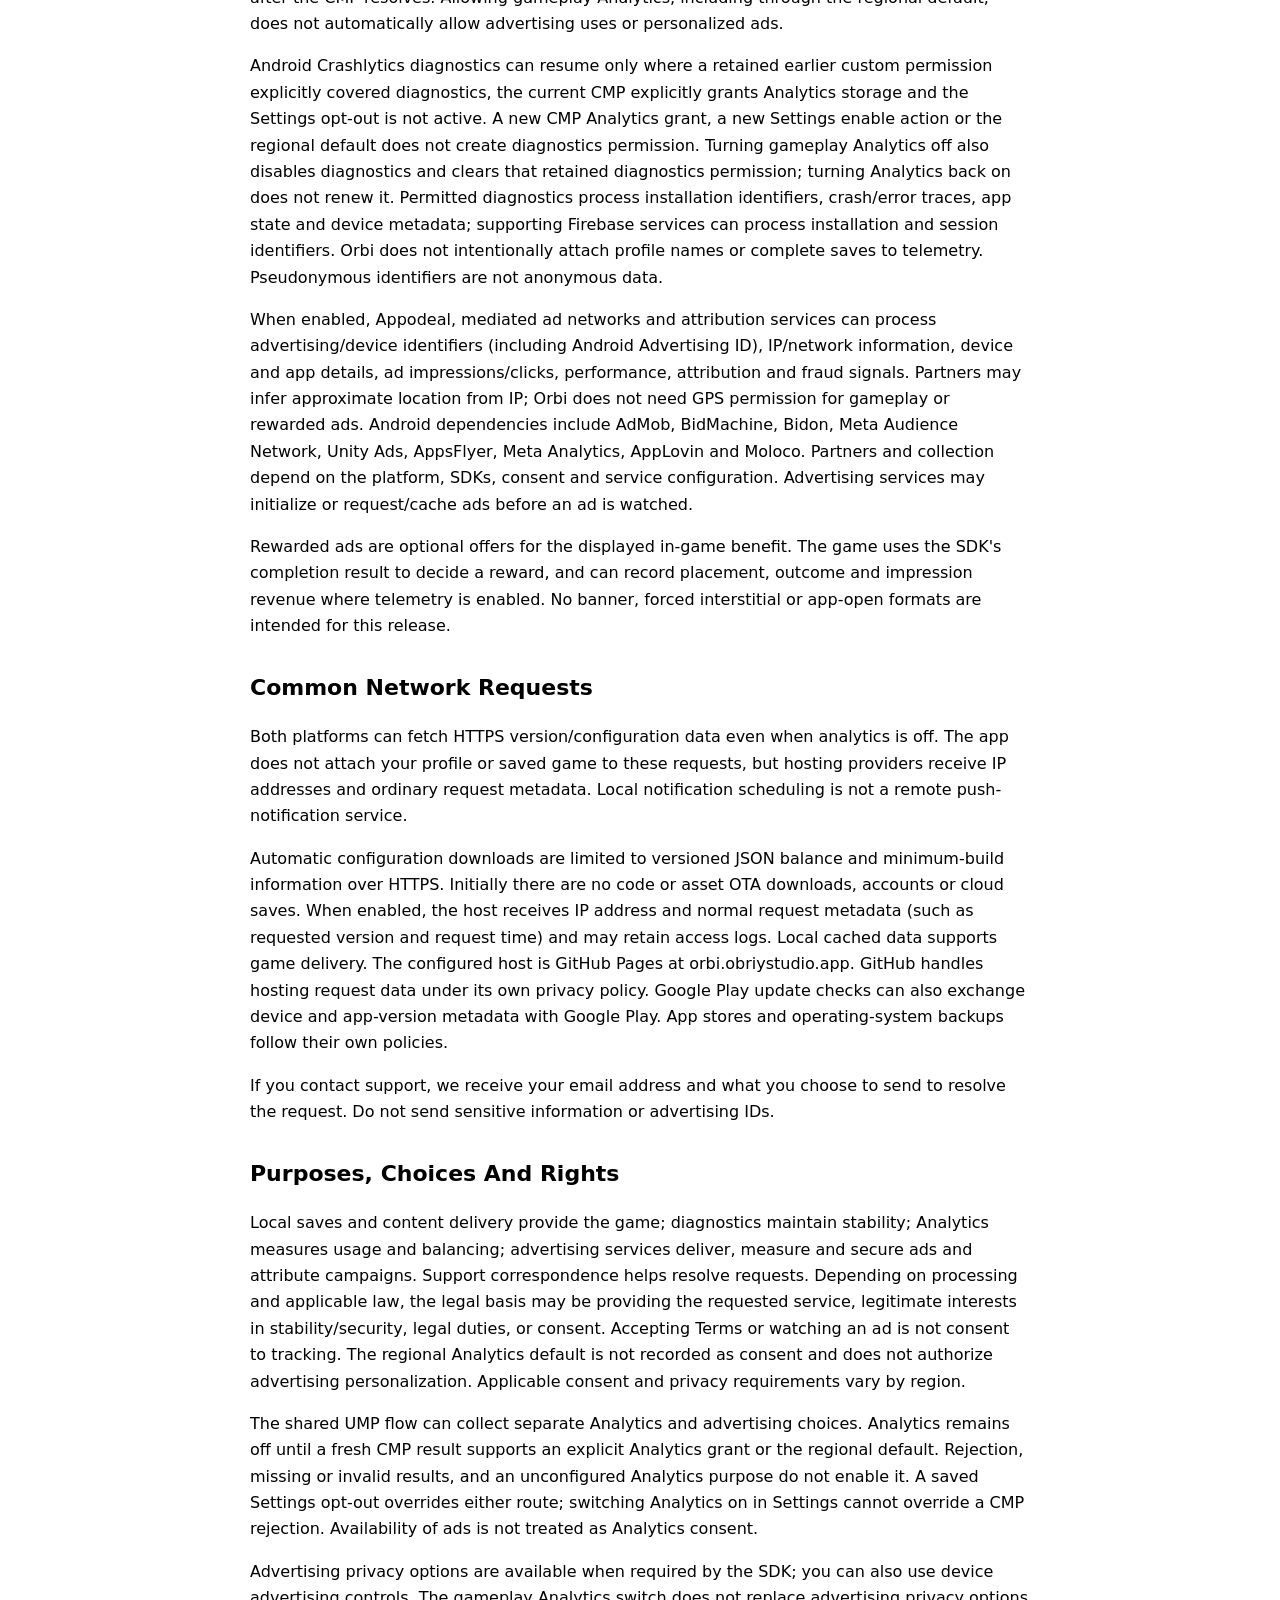
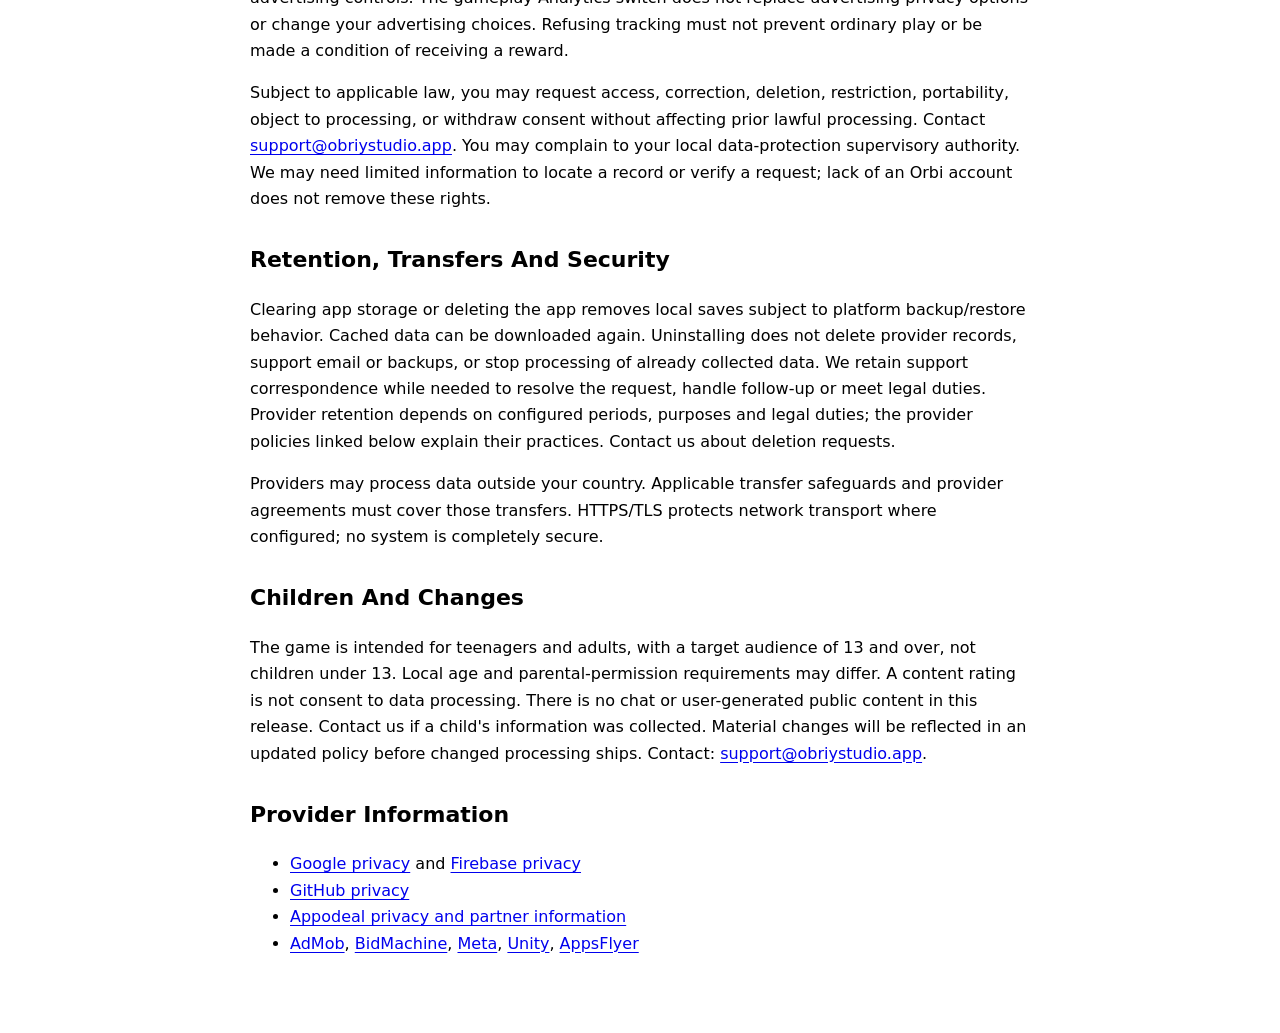
==== commit 6668b0bd: "Clarify iOS privacy and support for Orbi launch" ====
--- a/privacy-policy/index.html
+++ b/privacy-policy/index.html
@@ -18,17 +18,26 @@
 <body><main>
 <nav aria-label="Legal pages"><a href="/privacy-policy/">Privacy</a><a href="/terms-of-service/">Terms</a><a href="/support/">Support</a></nav>
 <h1>Orbi Privacy Policy</h1>
-<p>Effective and last updated: November 3, 2026.</p>
-<p>This policy describes Orbi for Android, provided under the OBRIY STUDIO name. Privacy contact: <a href="mailto:support@obriystudio.app">support@obriystudio.app</a>.</p>
+<p>Effective and last updated: November 21, 2026.</p>
+<p>This policy covers Orbi for Android and iOS, provided under the OBRIY STUDIO name. Privacy contact: <a href="mailto:support@obriystudio.app">support@obriystudio.app</a>.</p>
 <h2>Platform Scope</h2>
+<p>The existing CMP and regional default provisions apply to Android, not to the iOS choice below.</p>
+<h3>Android</h3>
 <p>Orbi supports optional Appodeal rewarded ads and uses one Google User Messaging Platform (UMP) privacy flow, integrated with Appodeal, for the configured advertising and Analytics choices. There is no separate Firebase Analytics permission screen. Where that flow reports consent does not apply to Analytics, ordinary gameplay Analytics may operate under the regional default, subject to the Settings opt-out. This is not recorded as a user consent grant and does not grant advertising consent. Android diagnostics have a separate, legacy-permission boundary described below. You can turn off gameplay Analytics in Settings without losing progress or access to the game. This release offers no Orbi accounts, cloud saves, online leaderboards or real-money purchases.</p>
+<h3>iOS Analytics And Diagnostics</h3>
+<p>In the current iOS release, rewarded ads, real-money purchases and Crashlytics collection are disabled. Gameplay analytics starts off and is enabled only when you choose to turn it on in Settings. Your choice is saved on your device.</p>
+<p>When enabled, Firebase Analytics processes installation/app-instance identifiers, gameplay and progression, virtual-economy and performance events, app/device/OS information and approximate region derived from network information. These records are not anonymous. Orbi does not upload your profile name or complete saved game. Advertising storage, advertising user data and ad personalization remain denied in this iOS release.</p>
+<p>Turning analytics off stops future app-event collection and clears pending app events; it does not automatically delete records already sent to Google. Use the privacy-request contact above to request assistance. The game's local save and access to gameplay do not depend on analytics permission.</p>
 <h2>Local Data And Reminders</h2>
 <p>Orbi stores the player-entered profile name, progress, run history, virtual balances, unlocks, preferences and tutorial state on the device. Optional return reminders are scheduled locally with operating-system permission; their payload can include reminder kind and mission ID. There is no remote push service for these reminders. Disable them in the game or device notification settings. Where Analytics is enabled, reminder-open and subsequent gameplay events can be sent to Firebase; local scheduling does not mean all reminder activity is private.</p>
 <h2>Data Sent To Providers</h2>
+<h3>Android</h3>
 <p>When enabled by an Analytics consent choice or the regional default described above, Firebase Analytics on Android processes app-instance identifiers, sessions, gameplay/progression, reward/ad outcomes, virtual-economy and performance events, app/device/OS details and coarse region derived from IP information. Advertising storage, ad-user-data and personalization signals are separate CMP decisions; the app does not force a blanket denial of those signals after the CMP resolves. Allowing gameplay Analytics, including through the regional default, does not automatically allow advertising uses or personalized ads.</p>
 <p>Android Crashlytics diagnostics can resume only where a retained earlier custom permission explicitly covered diagnostics, the current CMP explicitly grants Analytics storage and the Settings opt-out is not active. A new CMP Analytics grant, a new Settings enable action or the regional default does not create diagnostics permission. Turning gameplay Analytics off also disables diagnostics and clears that retained diagnostics permission; turning Analytics back on does not renew it. Permitted diagnostics process installation identifiers, crash/error traces, app state and device metadata; supporting Firebase services can process installation and session identifiers. Orbi does not intentionally attach profile names or complete saves to telemetry. Pseudonymous identifiers are not anonymous data.</p>
-<p>When enabled, Appodeal, mediated ad networks and attribution services can process advertising/device identifiers (including Android Advertising ID), IP/network information, device and app details, ad impressions/clicks, performance, attribution and fraud signals. Partners may infer approximate location from IP; Orbi does not need GPS permission for gameplay or rewarded ads. Android dependencies include AdMob, BidMachine, Bidon, Meta Audience Network, Unity Ads, AppsFlyer and Meta Analytics. Partners and collection depend on the platform, SDKs, consent and service configuration. Advertising services may initialize or request/cache ads before an ad is watched.</p>
+<p>When enabled, Appodeal, mediated ad networks and attribution services can process advertising/device identifiers (including Android Advertising ID), IP/network information, device and app details, ad impressions/clicks, performance, attribution and fraud signals. Partners may infer approximate location from IP; Orbi does not need GPS permission for gameplay or rewarded ads. Android dependencies include AdMob, BidMachine, Bidon, Meta Audience Network, Unity Ads, AppsFlyer, Meta Analytics, AppLovin and Moloco. Partners and collection depend on the platform, SDKs, consent and service configuration. Advertising services may initialize or request/cache ads before an ad is watched.</p>
 <p>Rewarded ads are optional offers for the displayed in-game benefit. The game uses the SDK's completion result to decide a reward, and can record placement, outcome and impression revenue where telemetry is enabled. No banner, forced interstitial or app-open formats are intended for this release.</p>
+<h2>Common Network Requests</h2>
+<p>Both platforms can fetch HTTPS version/configuration data even when analytics is off. The app does not attach your profile or saved game to these requests, but hosting providers receive IP addresses and ordinary request metadata. Local notification scheduling is not a remote push-notification service.</p>
 <p>Automatic configuration downloads are limited to versioned JSON balance and minimum-build information over HTTPS. Initially there are no code or asset OTA downloads, accounts or cloud saves. When enabled, the host receives IP address and normal request metadata (such as requested version and request time) and may retain access logs. Local cached data supports game delivery. The configured host is GitHub Pages at orbi.obriystudio.app. GitHub handles hosting request data under its own privacy policy. Google Play update checks can also exchange device and app-version metadata with Google Play. App stores and operating-system backups follow their own policies.</p>
 <p>If you contact support, we receive your email address and what you choose to send to resolve the request. Do not send sensitive information or advertising IDs.</p>
 <h2>Purposes, Choices And Rights</h2>
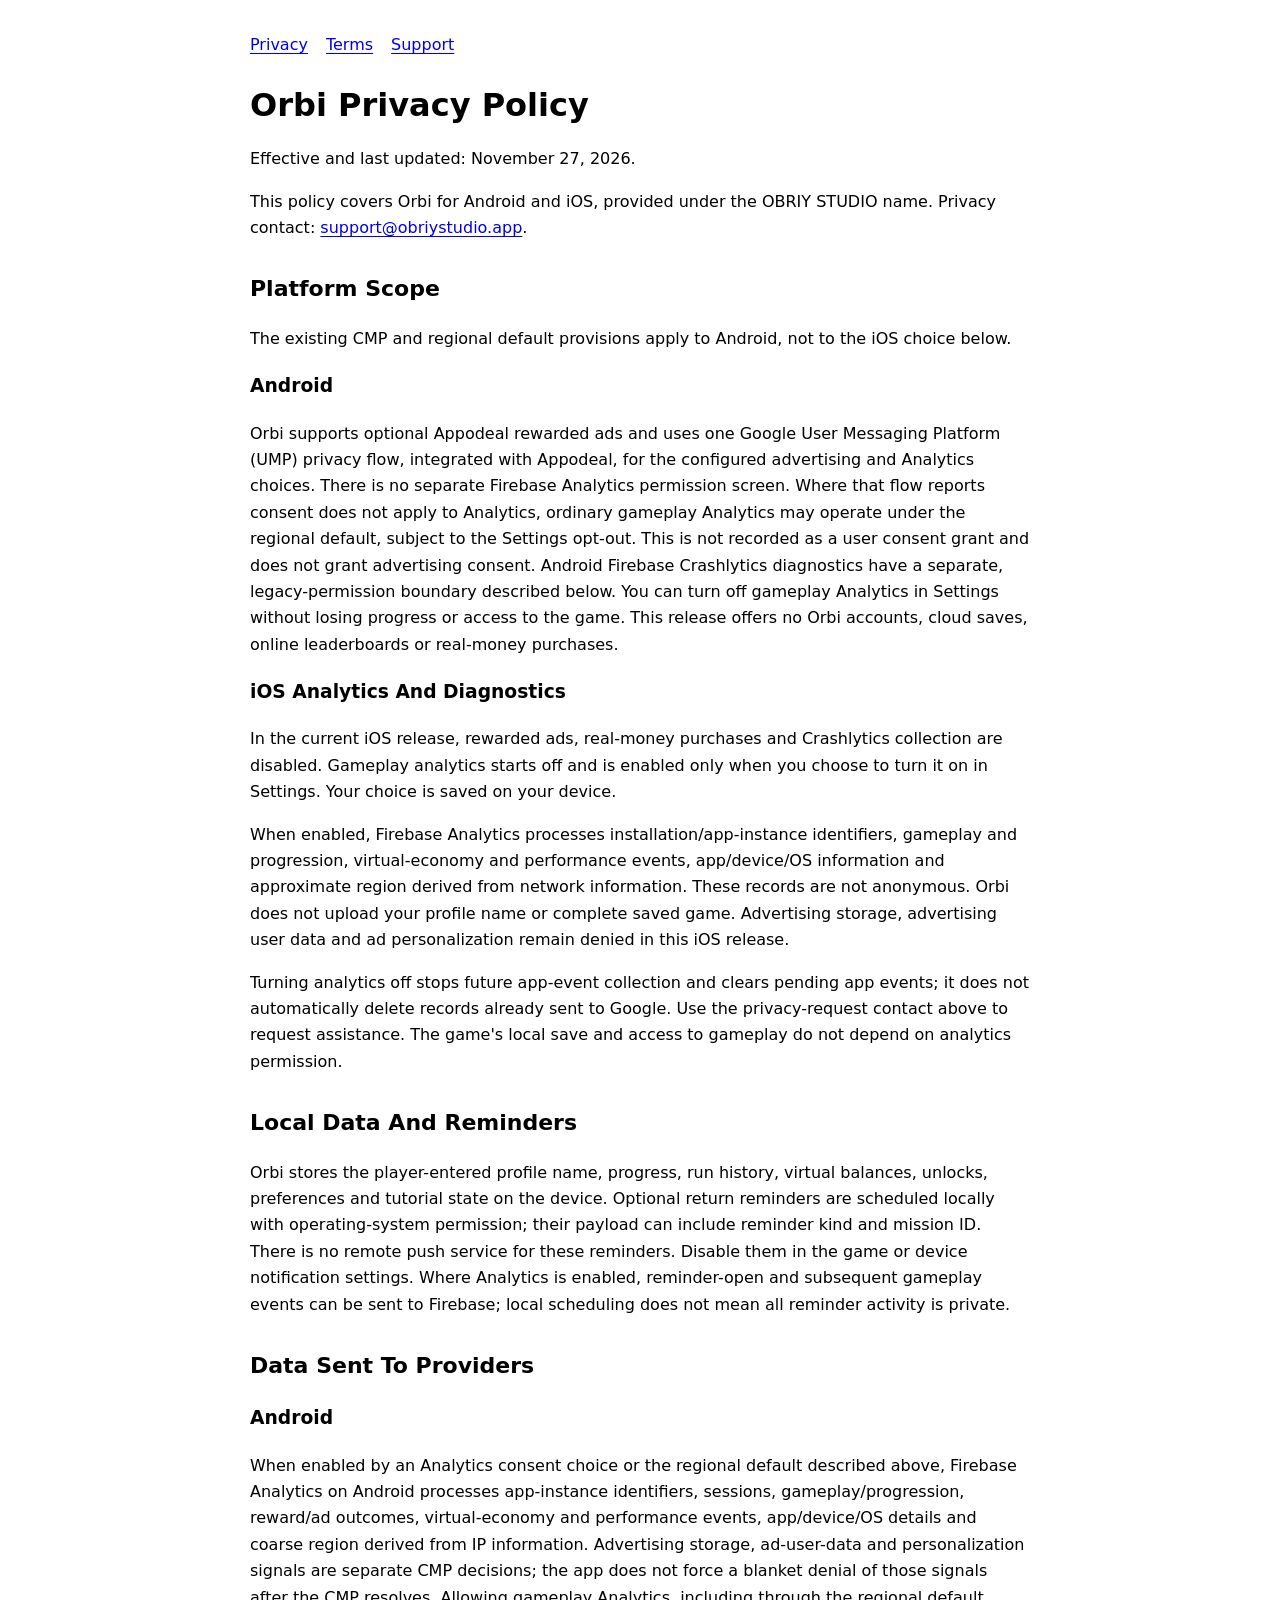
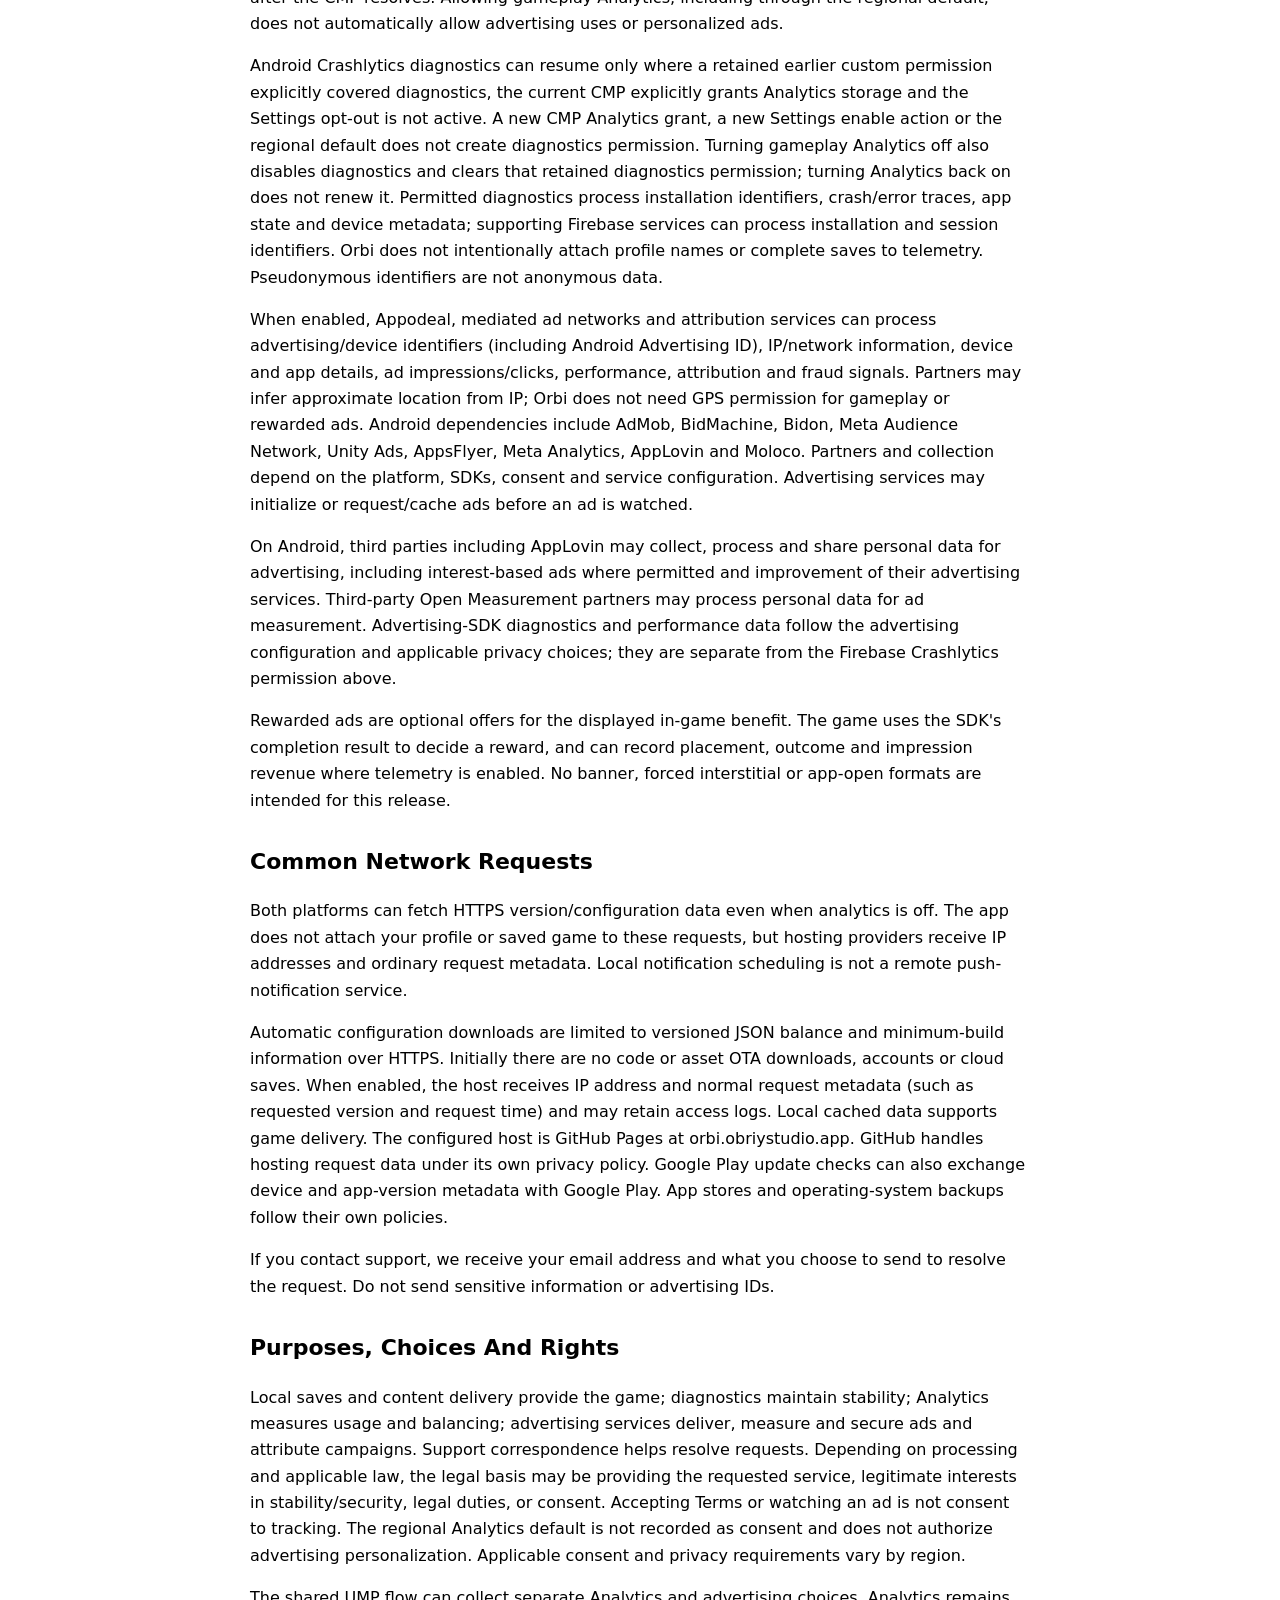
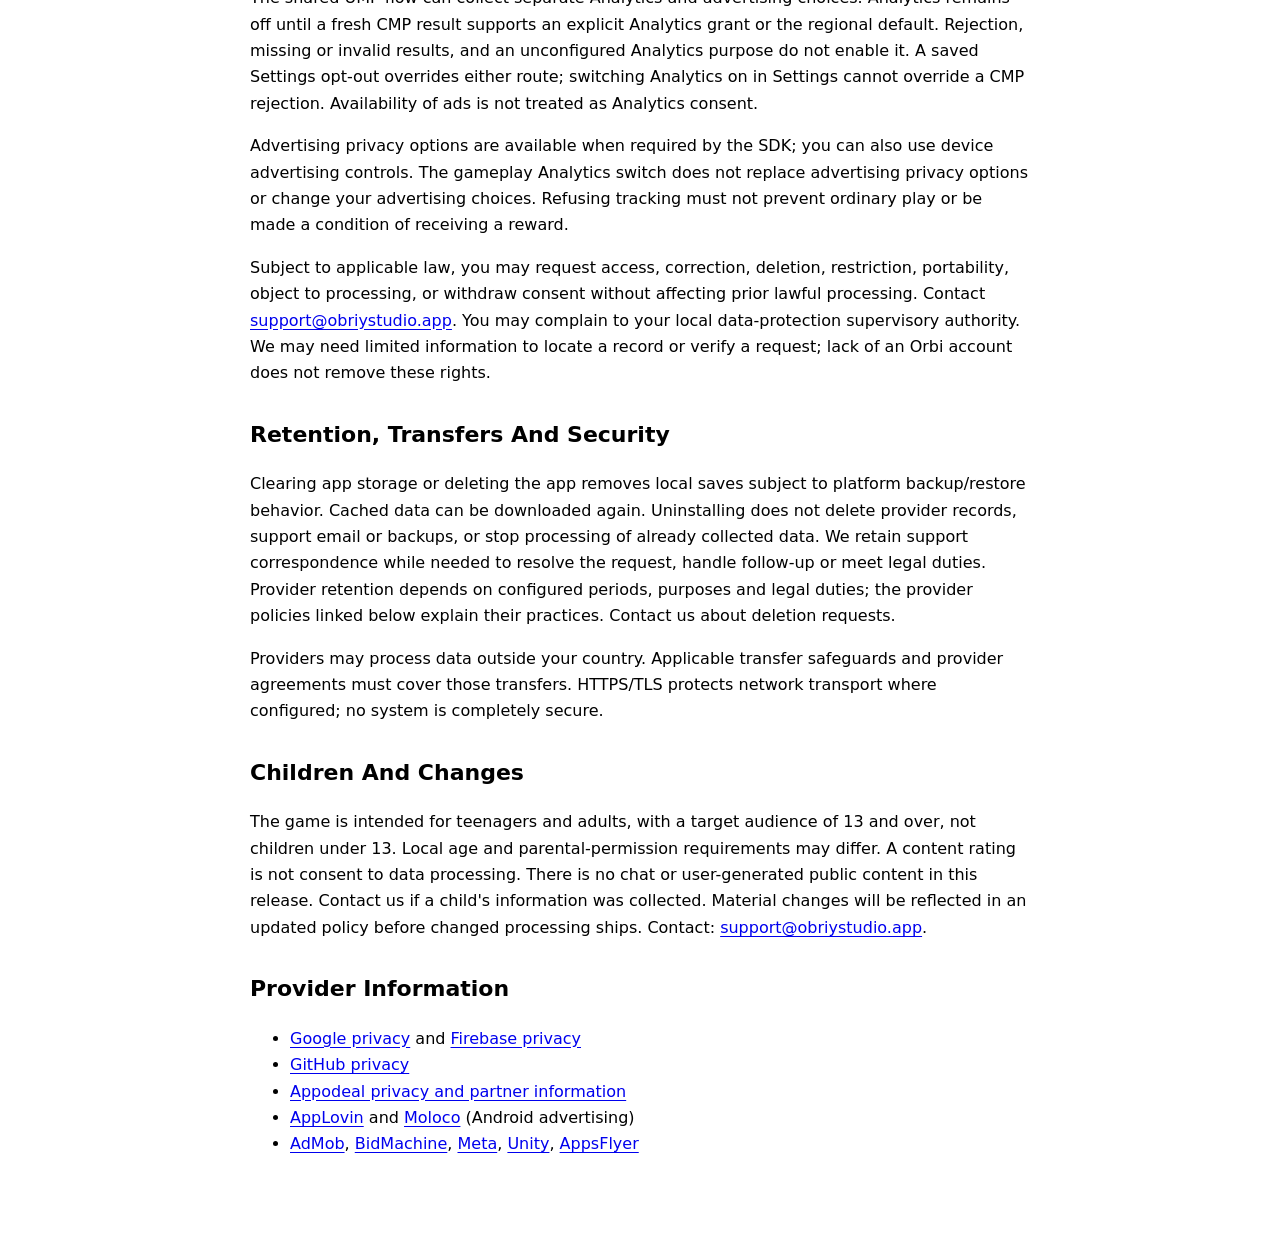
==== commit 3a7defa5: "Clarify Android rewarded advertising privacy disclosures" ====
--- a/privacy-policy/index.html
+++ b/privacy-policy/index.html
@@ -18,12 +18,12 @@
 <body><main>
 <nav aria-label="Legal pages"><a href="/privacy-policy/">Privacy</a><a href="/terms-of-service/">Terms</a><a href="/support/">Support</a></nav>
 <h1>Orbi Privacy Policy</h1>
-<p>Effective and last updated: November 21, 2026.</p>
+<p>Effective and last updated: November 27, 2026.</p>
 <p>This policy covers Orbi for Android and iOS, provided under the OBRIY STUDIO name. Privacy contact: <a href="mailto:support@obriystudio.app">support@obriystudio.app</a>.</p>
 <h2>Platform Scope</h2>
 <p>The existing CMP and regional default provisions apply to Android, not to the iOS choice below.</p>
 <h3>Android</h3>
-<p>Orbi supports optional Appodeal rewarded ads and uses one Google User Messaging Platform (UMP) privacy flow, integrated with Appodeal, for the configured advertising and Analytics choices. There is no separate Firebase Analytics permission screen. Where that flow reports consent does not apply to Analytics, ordinary gameplay Analytics may operate under the regional default, subject to the Settings opt-out. This is not recorded as a user consent grant and does not grant advertising consent. Android diagnostics have a separate, legacy-permission boundary described below. You can turn off gameplay Analytics in Settings without losing progress or access to the game. This release offers no Orbi accounts, cloud saves, online leaderboards or real-money purchases.</p>
+<p>Orbi supports optional Appodeal rewarded ads and uses one Google User Messaging Platform (UMP) privacy flow, integrated with Appodeal, for the configured advertising and Analytics choices. There is no separate Firebase Analytics permission screen. Where that flow reports consent does not apply to Analytics, ordinary gameplay Analytics may operate under the regional default, subject to the Settings opt-out. This is not recorded as a user consent grant and does not grant advertising consent. Android Firebase Crashlytics diagnostics have a separate, legacy-permission boundary described below. You can turn off gameplay Analytics in Settings without losing progress or access to the game. This release offers no Orbi accounts, cloud saves, online leaderboards or real-money purchases.</p>
 <h3>iOS Analytics And Diagnostics</h3>
 <p>In the current iOS release, rewarded ads, real-money purchases and Crashlytics collection are disabled. Gameplay analytics starts off and is enabled only when you choose to turn it on in Settings. Your choice is saved on your device.</p>
 <p>When enabled, Firebase Analytics processes installation/app-instance identifiers, gameplay and progression, virtual-economy and performance events, app/device/OS information and approximate region derived from network information. These records are not anonymous. Orbi does not upload your profile name or complete saved game. Advertising storage, advertising user data and ad personalization remain denied in this iOS release.</p>
@@ -35,6 +35,7 @@
 <p>When enabled by an Analytics consent choice or the regional default described above, Firebase Analytics on Android processes app-instance identifiers, sessions, gameplay/progression, reward/ad outcomes, virtual-economy and performance events, app/device/OS details and coarse region derived from IP information. Advertising storage, ad-user-data and personalization signals are separate CMP decisions; the app does not force a blanket denial of those signals after the CMP resolves. Allowing gameplay Analytics, including through the regional default, does not automatically allow advertising uses or personalized ads.</p>
 <p>Android Crashlytics diagnostics can resume only where a retained earlier custom permission explicitly covered diagnostics, the current CMP explicitly grants Analytics storage and the Settings opt-out is not active. A new CMP Analytics grant, a new Settings enable action or the regional default does not create diagnostics permission. Turning gameplay Analytics off also disables diagnostics and clears that retained diagnostics permission; turning Analytics back on does not renew it. Permitted diagnostics process installation identifiers, crash/error traces, app state and device metadata; supporting Firebase services can process installation and session identifiers. Orbi does not intentionally attach profile names or complete saves to telemetry. Pseudonymous identifiers are not anonymous data.</p>
 <p>When enabled, Appodeal, mediated ad networks and attribution services can process advertising/device identifiers (including Android Advertising ID), IP/network information, device and app details, ad impressions/clicks, performance, attribution and fraud signals. Partners may infer approximate location from IP; Orbi does not need GPS permission for gameplay or rewarded ads. Android dependencies include AdMob, BidMachine, Bidon, Meta Audience Network, Unity Ads, AppsFlyer, Meta Analytics, AppLovin and Moloco. Partners and collection depend on the platform, SDKs, consent and service configuration. Advertising services may initialize or request/cache ads before an ad is watched.</p>
+<p>On Android, third parties including AppLovin may collect, process and share personal data for advertising, including interest-based ads where permitted and improvement of their advertising services. Third-party Open Measurement partners may process personal data for ad measurement. Advertising-SDK diagnostics and performance data follow the advertising configuration and applicable privacy choices; they are separate from the Firebase Crashlytics permission above.</p>
 <p>Rewarded ads are optional offers for the displayed in-game benefit. The game uses the SDK's completion result to decide a reward, and can record placement, outcome and impression revenue where telemetry is enabled. No banner, forced interstitial or app-open formats are intended for this release.</p>
 <h2>Common Network Requests</h2>
 <p>Both platforms can fetch HTTPS version/configuration data even when analytics is off. The app does not attach your profile or saved game to these requests, but hosting providers receive IP addresses and ordinary request metadata. Local notification scheduling is not a remote push-notification service.</p>
@@ -55,6 +56,7 @@
 <li><a href="https://policies.google.com/privacy">Google privacy</a> and <a href="https://firebase.google.com/support/privacy">Firebase privacy</a></li>
 <li><a href="https://docs.github.com/en/site-policy/privacy-policies/github-general-privacy-statement">GitHub privacy</a></li>
 <li><a href="https://appodeal.com/privacy-policy/">Appodeal privacy and partner information</a></li>
+<li><a href="https://legal.applovin.com/privacy/">AppLovin</a> and <a href="https://www.moloco.com/terms-and-policies/advertising-privacy-notice">Moloco</a> (Android advertising)</li>
 <li><a href="https://policies.google.com/technologies/ads">AdMob</a>, <a href="https://bidmachine.io/privacy-policy/">BidMachine</a>, <a href="https://www.facebook.com/privacy/policy/">Meta</a>, <a href="https://unity.com/legal/privacy-policy">Unity</a>, <a href="https://www.appsflyer.com/legal/privacy-policy/">AppsFlyer</a></li>
 </ul>
 </main></body>
